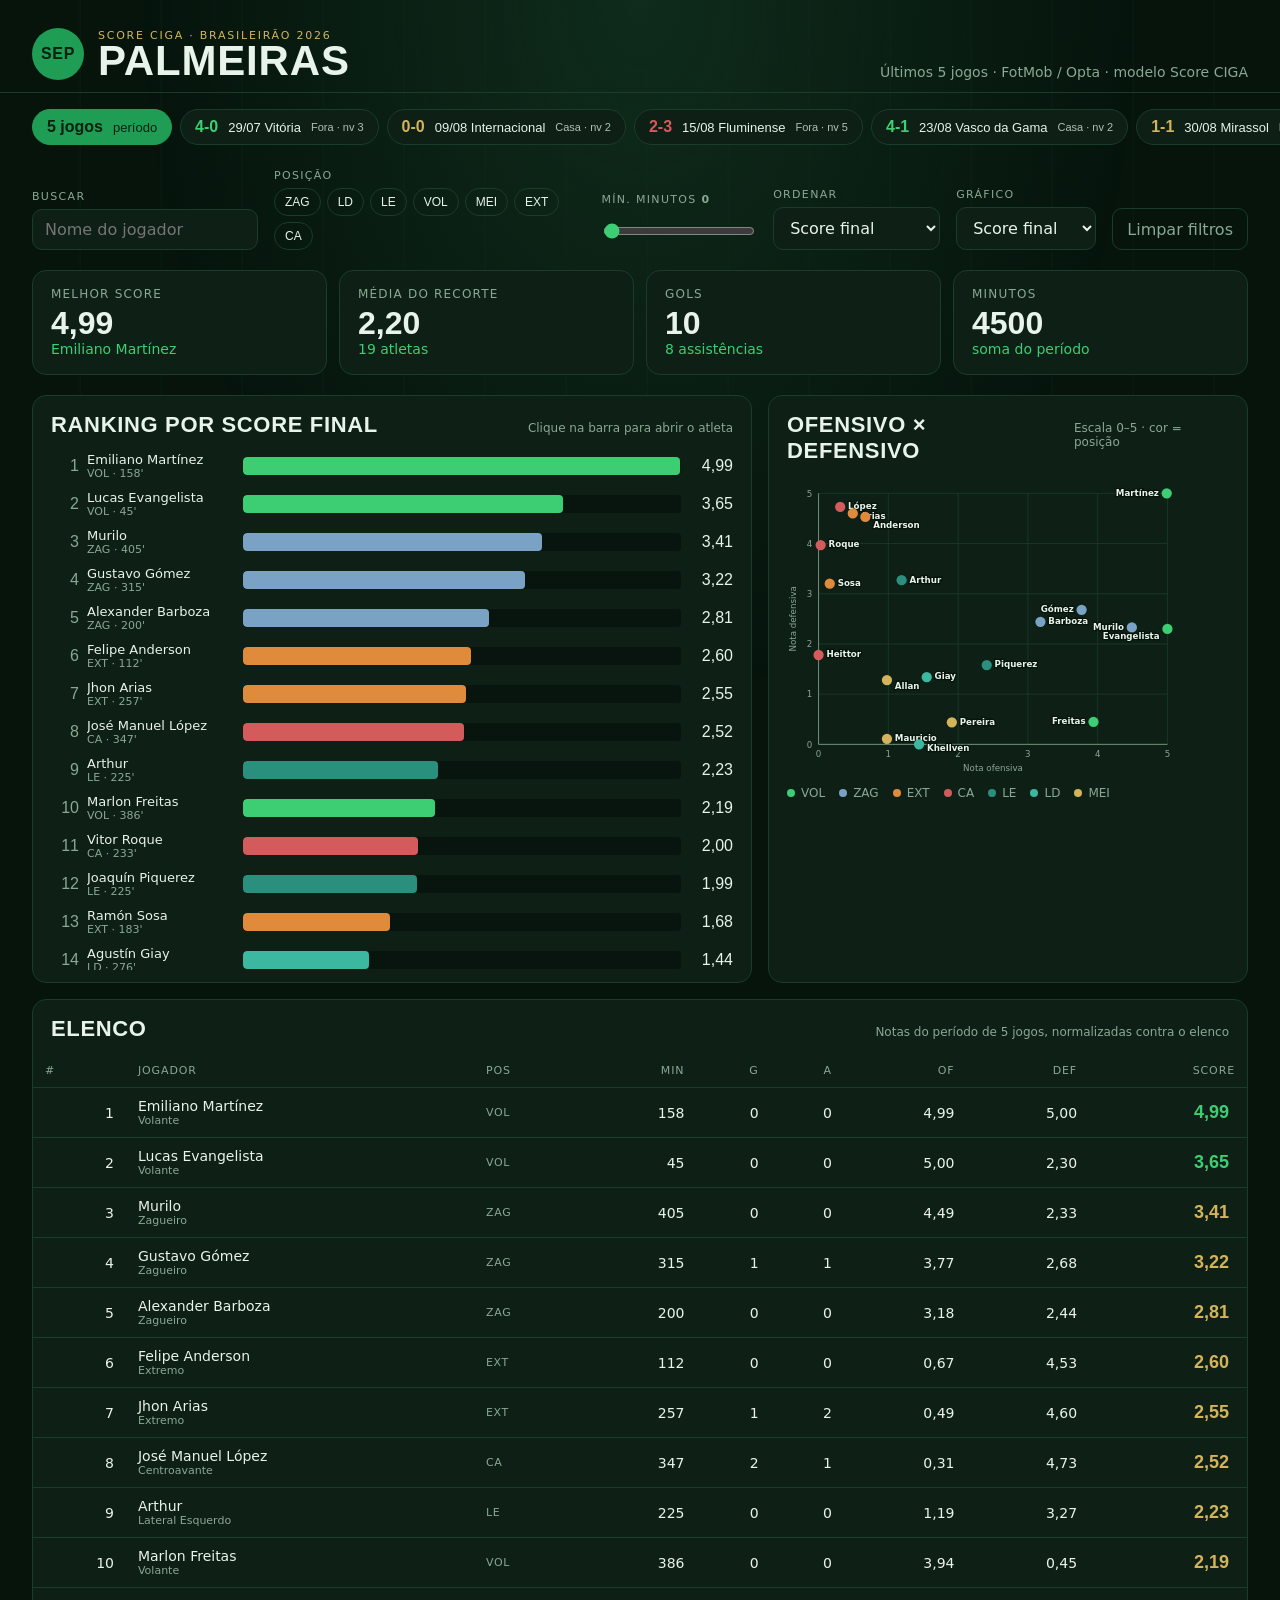
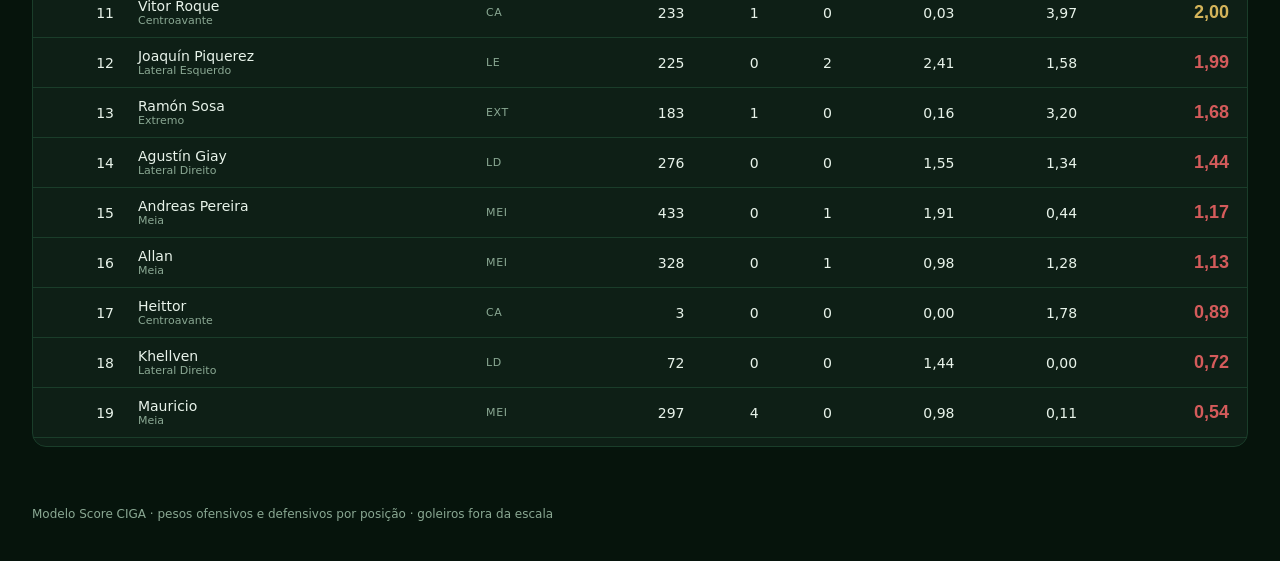
==== palmeiras_scores.html @ 2e483685 "Publica o pipeline de scores do Palmeiras com dashboard para análise de desempenho. EOF  Co-authored" ====
<!DOCTYPE html>
<html lang="pt-BR">
<head>
  <meta charset="UTF-8" />
  <meta name="viewport" content="width=device-width, initial-scale=1" />
  <title>Palmeiras · Score CIGA</title>
  <style>
:root {
  --pitch: #06140c;
  --pitch-2: #0c2216;
  --green: #1f9d55;
  --green-bright: #3dce73;
  --line: #1a3d2a;
  --ink: #e8f3ea;
  --muted: #8aa893;
  --gold: #d4b45a;
  --card: #0e1f16;
  --danger: #d45b5b;
  --radius: 14px;
  --font: "Segoe UI", system-ui, sans-serif;
  --cond: "Arial Narrow", "Segoe UI", sans-serif;
}

* { box-sizing: border-box; }

html, body {
  margin: 0;
  min-height: 100%;
  background: var(--pitch);
  color: var(--ink);
  font-family: var(--font);
}

.pitch {
  position: fixed;
  inset: 0;
  pointer-events: none;
  background:
    radial-gradient(ellipse at top, #0f2c1c 0%, transparent 55%),
    repeating-linear-gradient(
      90deg,
      transparent 0,
      transparent 79px,
      rgba(61, 206, 115, 0.035) 80px,
      rgba(61, 206, 115, 0.035) 81px
    );
  z-index: 0;
}

body > *:not(.pitch) { position: relative; z-index: 1; }

.top {
  display: flex;
  justify-content: space-between;
  align-items: end;
  gap: 24px;
  padding: 28px 32px 12px;
  border-bottom: 1px solid var(--line);
}

.brand { display: flex; gap: 14px; align-items: center; }

.crest {
  width: 52px;
  height: 52px;
  border-radius: 50%;
  display: grid;
  place-items: center;
  font-family: var(--cond);
  font-weight: 800;
  letter-spacing: 0.04em;
  background: var(--green);
  color: #04210f;
}

.kicker {
  margin: 0;
  text-transform: uppercase;
  letter-spacing: 0.16em;
  font-size: 11px;
  color: var(--gold);
}

h1 {
  margin: 0;
  font-family: var(--cond);
  font-size: 42px;
  font-weight: 800;
  line-height: 0.9;
  letter-spacing: 0.02em;
  text-transform: uppercase;
}

.meta { margin: 0; color: var(--muted); font-size: 14px; max-width: 420px; text-align: right; }

.matches {
  display: flex;
  gap: 8px;
  overflow-x: auto;
  padding: 16px 32px;
}

.match {
  flex: 0 0 auto;
  border: 1px solid var(--line);
  background: var(--card);
  color: var(--ink);
  border-radius: 999px;
  padding: 8px 14px;
  cursor: pointer;
  font-size: 13px;
  display: flex;
  gap: 10px;
  align-items: center;
}

.match strong { font-family: var(--cond); font-size: 16px; }

.match.active {
  background: var(--green);
  color: #04210f;
  border-color: var(--green);
}

.match .lvl {
  font-size: 11px;
  opacity: 0.75;
}

.match[data-result="W"] strong { color: var(--green-bright); }
.match.active[data-result="W"] strong,
.match.active[data-result="L"] strong,
.match.active[data-result="D"] strong { color: inherit; }
.match[data-result="L"] strong { color: var(--danger); }
.match[data-result="D"] strong { color: var(--gold); }

.filters {
  display: grid;
  grid-template-columns: 1.4fr 2fr 1fr 0.9fr 0.9fr auto;
  gap: 16px;
  align-items: end;
  padding: 8px 32px 20px;
}

.filters label, .filter-block {
  display: flex;
  flex-direction: column;
  gap: 6px;
}

.filters span {
  font-size: 11px;
  text-transform: uppercase;
  letter-spacing: 0.12em;
  color: var(--muted);
}

input, select {
  background: var(--card);
  border: 1px solid var(--line);
  color: var(--ink);
  border-radius: 10px;
  padding: 10px 12px;
  font: inherit;
}

input[type="range"] { padding: 8px 0; accent-color: var(--green-bright); }

.chips { display: flex; flex-wrap: wrap; gap: 6px; }

.chip {
  border: 1px solid var(--line);
  background: transparent;
  color: var(--ink);
  border-radius: 999px;
  padding: 6px 10px;
  font-size: 12px;
  cursor: pointer;
}

.chip.active { background: var(--ink); color: var(--pitch); }

.ghost {
  height: 42px;
  border-radius: 10px;
  border: 1px solid var(--line);
  background: transparent;
  color: var(--muted);
  cursor: pointer;
  font: inherit;
  padding: 0 14px;
}

.kpis {
  display: grid;
  grid-template-columns: repeat(4, 1fr);
  gap: 12px;
  padding: 0 32px 20px;
}

.kpi {
  background: var(--card);
  border: 1px solid var(--line);
  border-radius: var(--radius);
  padding: 16px 18px;
}

.kpi p { margin: 0; color: var(--muted); font-size: 12px; text-transform: uppercase; letter-spacing: 0.1em; }
.kpi strong {
  display: block;
  margin-top: 6px;
  font-family: var(--cond);
  font-size: 32px;
  font-weight: 700;
  line-height: 1;
}
.kpi em { font-style: normal; color: var(--green-bright); font-size: 14px; }

.charts {
  display: grid;
  grid-template-columns: 1.2fr 0.8fr;
  gap: 16px;
  padding: 0 32px 16px;
}

.panel {
  background: var(--card);
  border: 1px solid var(--line);
  border-radius: var(--radius);
  padding: 16px 18px 12px;
}

.panel-head {
  display: flex;
  justify-content: space-between;
  align-items: baseline;
  gap: 12px;
  margin-bottom: 12px;
}

.panel-head h2, .drawer-sheet h3 {
  margin: 0;
  font-family: var(--cond);
  font-size: 22px;
  letter-spacing: 0.03em;
  text-transform: uppercase;
}

.panel-head p { margin: 0; color: var(--muted); font-size: 12px; }

.bars { display: flex; flex-direction: column; gap: 6px; max-height: 520px; overflow: auto; }

.bar-row {
  display: grid;
  grid-template-columns: 28px 148px 1fr 44px;
  gap: 8px;
  align-items: center;
  cursor: pointer;
  padding: 2px 0;
}

.bar-row:hover .track { outline: 1px solid var(--green); }

.bar-row .rk { color: var(--muted); font-family: var(--cond); font-size: 16px; text-align: right; }
.bar-row .nm { font-size: 13px; white-space: nowrap; overflow: hidden; text-overflow: ellipsis; }
.bar-row .nm small { display: block; color: var(--muted); font-size: 11px; }
.bar-row .val { font-family: var(--cond); font-size: 16px; text-align: right; }

.track {
  height: 18px;
  background: #07150e;
  border-radius: 4px;
  overflow: hidden;
}

.fill {
  height: 100%;
  width: 0;
  border-radius: 4px;
  transition: width 0.35s ease;
}

.scatter-wrap { display: grid; grid-template-columns: 1fr; gap: 10px; }
#scatter { width: 100%; height: auto; }
.axis-label { fill: var(--muted); font-size: 11px; font-family: var(--font); }
.dot-hit { cursor: pointer; }
.dot-hit:hover .dot { stroke: #fff; stroke-width: 2; }
.dot-label {
  fill: var(--ink);
  font-size: 11px;
  font-family: var(--font);
  font-weight: 600;
  paint-order: stroke;
  stroke: #06140c;
  stroke-width: 3px;
  pointer-events: none;
}

.legend { display: flex; flex-direction: row; flex-wrap: wrap; gap: 8px 14px; font-size: 12px; color: var(--muted); }
.legend i {
  display: inline-block;
  width: 8px;
  height: 8px;
  border-radius: 50%;
  margin-right: 6px;
}

.table-panel { margin: 0 32px 40px; padding: 16px 0 8px; }
.table-panel .panel-head { padding: 0 18px; }
.table-scroll { overflow-x: auto; }

table { width: 100%; border-collapse: collapse; font-size: 14px; }
th, td { padding: 10px 12px; border-bottom: 1px solid var(--line); text-align: left; white-space: nowrap; }
th { color: var(--muted); font-size: 11px; text-transform: uppercase; letter-spacing: 0.08em; font-weight: 500; }
.num { text-align: right; font-variant-numeric: tabular-nums; }
tbody tr { cursor: pointer; }
tbody tr:hover { background: #143221; }
.player-cell { display: flex; flex-direction: column; }
.player-cell small { color: var(--muted); font-size: 11px; }

.score-pill {
  display: inline-block;
  min-width: 42px;
  text-align: center;
  font-family: var(--cond);
  font-size: 18px;
  font-weight: 700;
  border-radius: 6px;
  padding: 2px 6px;
}

.pos-tag {
  font-size: 11px;
  letter-spacing: 0.06em;
  text-transform: uppercase;
  color: var(--muted);
}

.drawer[hidden] { display: none; }
.drawer { position: fixed; inset: 0; z-index: 20; }
.drawer-backdrop { position: absolute; inset: 0; background: rgba(0, 0, 0, 0.55); }
.drawer-sheet {
  position: absolute;
  top: 0;
  right: 0;
  width: min(420px, 100%);
  height: 100%;
  background: #0b1c13;
  border-left: 1px solid var(--line);
  padding: 28px 24px 40px;
  overflow: auto;
}

.close {
  position: absolute;
  top: 16px;
  right: 16px;
  width: 36px;
  height: 36px;
  border: 0;
  background: transparent;
  color: var(--ink);
  font-size: 28px;
  cursor: pointer;
}

.drawer-score {
  font-family: var(--cond);
  font-size: 64px;
  font-weight: 800;
  line-height: 1;
  margin: 8px 0 16px;
  color: var(--green-bright);
}

.meters { display: grid; gap: 10px; margin-bottom: 20px; }
.meter-label { display: flex; justify-content: space-between; font-size: 12px; color: var(--muted); margin-bottom: 4px; }
.meter-bar { height: 8px; background: #07150e; border-radius: 99px; overflow: hidden; }
.meter-bar span { display: block; height: 100%; }

.stat-grid {
  display: grid;
  grid-template-columns: 1fr 1fr 1fr;
  gap: 8px;
  margin-bottom: 24px;
}

.stat {
  border: 1px solid var(--line);
  border-radius: 10px;
  padding: 10px;
}
.stat b { display: block; font-family: var(--cond); font-size: 22px; }
.stat span { color: var(--muted); font-size: 11px; }

.game-list { display: flex; flex-direction: column; gap: 8px; }
.game {
  display: grid;
  grid-template-columns: 1fr auto auto;
  gap: 8px;
  align-items: center;
  border: 1px solid var(--line);
  border-radius: 10px;
  padding: 10px 12px;
  font-size: 13px;
}
.game b { font-family: var(--cond); font-size: 18px; }

.tooltip {
  position: fixed;
  z-index: 30;
  background: #04210f;
  border: 1px solid var(--green);
  color: var(--ink);
  padding: 8px 10px;
  border-radius: 8px;
  font-size: 12px;
  pointer-events: none;
}

footer {
  padding: 8px 32px 28px;
  color: var(--muted);
  font-size: 12px;
}

.empty {
  color: var(--muted);
  padding: 24px;
  text-align: center;
}

@media (max-width: 1100px) {
  .filters { grid-template-columns: 1fr 1fr; }
  .charts, .kpis { grid-template-columns: 1fr; }
  .top { flex-direction: column; align-items: start; }
  .meta { text-align: left; }
}

@media (max-width: 640px) {
  .top, .filters, .kpis, .charts, footer { padding-left: 16px; padding-right: 16px; }
  .table-panel { margin-left: 16px; margin-right: 16px; }
  .matches { padding-left: 16px; }
  .bar-row { grid-template-columns: 24px 110px 1fr 36px; }
}

</style>
</head>
<body>
  <div class="pitch" aria-hidden="true"></div>

  <header class="top">
    <div class="brand">
      <span class="crest">SEP</span>
      <div>
        <p class="kicker">Score CIGA · Brasileirão 2026</p>
        <h1>Palmeiras</h1>
      </div>
    </div>
    <p class="meta" id="metaLine"></p>
  </header>

  <section class="matches" id="matchStrip" aria-label="Filtro por jogo"></section>

  <section class="filters" aria-label="Filtros">
    <label class="search">
      <span>Buscar</span>
      <input id="searchInput" type="search" placeholder="Nome do jogador" autocomplete="off" />
    </label>

    <div class="filter-block">
      <span>Posição</span>
      <div class="chips" id="posChips"></div>
    </div>

    <label class="minutes">
      <span>Mín. minutos <strong id="minLabel">0</strong></span>
      <input id="minRange" type="range" min="0" max="450" step="5" value="0" />
    </label>

    <label class="select-wrap">
      <span>Ordenar</span>
      <select id="sortSelect">
        <option value="scoreFinal">Score final</option>
        <option value="notaOfensiva">Nota ofensiva</option>
        <option value="notaDefensiva">Nota defensiva</option>
        <option value="minutos">Minutos</option>
        <option value="Golos">Gols</option>
        <option value="Assistências">Assistências</option>
        <option value="jogador">Nome</option>
      </select>
    </label>

    <label class="select-wrap">
      <span>Gráfico</span>
      <select id="metricSelect">
        <option value="scoreFinal">Score final</option>
        <option value="notaOfensiva">Ofensivo</option>
        <option value="notaDefensiva">Defensivo</option>
      </select>
    </label>

    <button type="button" class="ghost" id="resetBtn">Limpar filtros</button>
  </section>

  <section class="kpis" id="kpis"></section>

  <section class="charts">
    <article class="panel">
      <header class="panel-head">
        <h2 id="barTitle">Ranking por score final</h2>
        <p>Clique na barra para abrir o atleta</p>
      </header>
      <div class="bars" id="bars"></div>
    </article>

    <article class="panel">
      <header class="panel-head">
        <h2>Ofensivo × defensivo</h2>
        <p>Escala 0–5 · cor = posição</p>
      </header>
      <div class="scatter-wrap">
        <svg id="scatter" viewBox="0 0 560 380" role="img" aria-label="Dispersão ofensivo versus defensivo"></svg>
        <div class="legend" id="legend"></div>
      </div>
    </article>
  </section>

  <section class="panel table-panel">
    <header class="panel-head">
      <h2>Elenco</h2>
      <p id="tableHint">Notas do período de 5 jogos, normalizadas contra o elenco</p>
    </header>
    <div class="table-scroll">
      <table>
        <thead>
          <tr>
            <th>#</th>
            <th>Jogador</th>
            <th>Pos</th>
            <th class="num" data-sort="minutos">Min</th>
            <th class="num" data-sort="Golos">G</th>
            <th class="num" data-sort="Assistências">A</th>
            <th class="num" data-sort="notaOfensiva">OF</th>
            <th class="num" data-sort="notaDefensiva">DEF</th>
            <th class="num" data-sort="scoreFinal">Score</th>
          </tr>
        </thead>
        <tbody id="tbody"></tbody>
      </table>
    </div>
  </section>

  <aside class="drawer" id="drawer" hidden>
    <div class="drawer-backdrop" data-close></div>
    <div class="drawer-sheet" role="dialog" aria-modal="true" aria-labelledby="drawerName">
      <button type="button" class="close" data-close aria-label="Fechar">×</button>
      <p class="kicker" id="drawerPos"></p>
      <h2 id="drawerName"></h2>
      <div class="drawer-score" id="drawerScore"></div>
      <div class="meters" id="drawerMeters"></div>
      <div class="stat-grid" id="drawerStats"></div>
      <h3>Por jogo</h3>
      <div class="game-list" id="drawerGames"></div>
    </div>
  </aside>

  <footer>
    <p>Modelo Score CIGA · pesos ofensivos e defensivos por posição · goleiros fora da escala</p>
  </footer>

  <div class="tooltip" id="tooltip" hidden></div>

  <script>
window.DASHBOARD_DATA = {
  "meta": {
    "time": "Palmeiras",
    "competicao": "Brasileirão 2026",
    "janela": "Últimos 5 jogos",
    "fonte": "FotMob / Opta · modelo Score CIGA",
    "escala": "Notas 0–5 normalizadas contra o elenco (sem goleiros)"
  },
  "jogos": [
    {
      "id": "2026-07-29",
      "data": "2026-07-29",
      "adversario": "Vitória",
      "local": "Fora",
      "resultado": "4-0",
      "nivel": 3
    },
    {
      "id": "2026-08-09",
      "data": "2026-08-09",
      "adversario": "Internacional",
      "local": "Casa",
      "resultado": "0-0",
      "nivel": 2
    },
    {
      "id": "2026-08-15",
      "data": "2026-08-15",
      "adversario": "Fluminense",
      "local": "Fora",
      "resultado": "2-3",
      "nivel": 5
    },
    {
      "id": "2026-08-23",
      "data": "2026-08-23",
      "adversario": "Vasco da Gama",
      "local": "Casa",
      "resultado": "4-1",
      "nivel": 2
    },
    {
      "id": "2026-08-30",
      "data": "2026-08-30",
      "adversario": "Mirassol",
      "local": "Fora",
      "resultado": "1-1",
      "nivel": 2
    }
  ],
  "players": [
    {
      "jogador": "Emiliano Martínez",
      "posicao": "Volante",
      "minutos": 158,
      "nivel": 3.0,
      "jogos": 4,
      "notaOfensiva": 4.99,
      "notaDefensiva": 5.0,
      "rankOfensivo": 2,
      "rankDefensivo": 1,
      "scoreFinal": 4.99,
      "scoreOfBruto": 24.76,
      "scoreDefBruto": 7.47,
      "Golos": 0.0,
      "xG": 0.0,
      "Assistências": 0.0,
      "xA": 0.22,
      "Remates": 0.0,
      "Remates no alvo": 0.0,
      "Passes": 124.0,
      "Passes certos": 116.0,
      "Cruzamentos": 3.0,
      "Cruzamentos certos": 0.0,
      "Dribles": 2.0,
      "Dribles certos": 2.0,
      "Duelos": 22.0,
      "Duelos certos": 15.0,
      "Perdas (total)": 9.0,
      "Recuperações (total)": 11.0,
      "Toques na área": 2.0,
      "Cartões amarelos": 0.0,
      "Cartões vermelhos": 0.0,
      "Duelos defensivos": 5.0,
      "Duelos ofensivos": 2.0,
      "Duelos aéreos": 7.0,
      "Remates bloqueados": 2.0,
      "Interceções": 4.0,
      "Alívios (Clearances)": 3.0,
      "Faltas cometidas": 4.0,
      "Faltas sofridas": 2.0,
      "Passes decisivos": 3.0,
      "Segunda assistência": 0.0,
      "Terceira assistência": 0.0,
      "Shot assists": 3.0
    },
    {
      "jogador": "Lucas Evangelista",
      "posicao": "Volante",
      "minutos": 45,
      "nivel": 2.5,
      "jogos": 2,
      "notaOfensiva": 5.0,
      "notaDefensiva": 2.3,
      "rankOfensivo": 1,
      "rankDefensivo": 2,
      "scoreFinal": 3.65,
      "scoreOfBruto": 8.48,
      "scoreDefBruto": 1.5,
      "Golos": 0.0,
      "xG": 0.0,
      "Assistências": 0.0,
      "xA": 0.07,
      "Remates": 0.0,
      "Remates no alvo": 0.0,
      "Passes": 44.0,
      "Passes certos": 39.0,
      "Cruzamentos": 0.0,
      "Cruzamentos certos": 0.0,
      "Dribles": 0.0,
      "Dribles certos": 0.0,
      "Duelos": 4.0,
      "Duelos certos": 3.0,
      "Perdas (total)": 5.0,
      "Recuperações (total)": 5.0,
      "Toques na área": 1.0,
      "Cartões amarelos": 0.0,
      "Cartões vermelhos": 0.0,
      "Duelos defensivos": 0.0,
      "Duelos ofensivos": 0.0,
      "Duelos aéreos": 2.0,
      "Remates bloqueados": 0.0,
      "Interceções": 0.0,
      "Alívios (Clearances)": 0.0,
      "Faltas cometidas": 0.0,
      "Faltas sofridas": 2.0,
      "Passes decisivos": 1.0,
      "Segunda assistência": 0.0,
      "Terceira assistência": 0.0,
      "Shot assists": 1.0
    },
    {
      "jogador": "Murilo",
      "posicao": "Zagueiro",
      "minutos": 405,
      "nivel": 2.8,
      "jogos": 5,
      "notaOfensiva": 4.49,
      "notaDefensiva": 2.33,
      "rankOfensivo": 1,
      "rankDefensivo": 3,
      "scoreFinal": 3.41,
      "scoreOfBruto": 62.08,
      "scoreDefBruto": 12.13,
      "Golos": 0.0,
      "xG": 0.15,
      "Assistências": 0.0,
      "xA": 0.16,
      "Remates": 3.0,
      "Remates no alvo": 1.0,
      "Passes": 271.0,
      "Passes certos": 229.0,
      "Cruzamentos": 2.0,
      "Cruzamentos certos": 0.0,
      "Dribles": 1.0,
      "Dribles certos": 1.0,
      "Duelos": 42.0,
      "Duelos certos": 21.0,
      "Perdas (total)": 43.0,
      "Recuperações (total)": 14.0,
      "Toques na área": 5.0,
      "Cartões amarelos": 1.0,
      "Cartões vermelhos": 0.0,
      "Duelos defensivos": 7.0,
      "Duelos ofensivos": 1.0,
      "Duelos aéreos": 22.0,
      "Remates bloqueados": 2.0,
      "Interceções": 9.0,
      "Alívios (Clearances)": 18.0,
      "Faltas cometidas": 7.0,
      "Faltas sofridas": 1.0,
      "Passes decisivos": 1.0,
      "Segunda assistência": 0.0,
      "Terceira assistência": 0.0,
      "Shot assists": 1.0
    },
    {
      "jogador": "Gustavo Gómez",
      "posicao": "Zagueiro",
      "minutos": 315,
      "nivel": 3.0,
      "jogos": 4,
      "notaOfensiva": 3.77,
      "notaDefensiva": 2.68,
      "rankOfensivo": 2,
      "rankDefensivo": 1,
      "scoreFinal": 3.22,
      "scoreOfBruto": 38.88,
      "scoreDefBruto": 9.61,
      "Golos": 1.0,
      "xG": 0.5,
      "Assistências": 1.0,
      "xA": 0.16,
      "Remates": 4.0,
      "Remates no alvo": 2.0,
      "Passes": 164.0,
      "Passes certos": 145.0,
      "Cruzamentos": 0.0,
      "Cruzamentos certos": 0.0,
      "Dribles": 0.0,
      "Dribles certos": 0.0,
      "Duelos": 28.0,
      "Duelos certos": 14.0,
      "Perdas (total)": 21.0,
      "Recuperações (total)": 11.0,
      "Toques na área": 6.0,
      "Cartões amarelos": 1.0,
      "Cartões vermelhos": 0.0,
      "Duelos defensivos": 4.0,
      "Duelos ofensivos": 0.0,
      "Duelos aéreos": 17.0,
      "Remates bloqueados": 2.0,
      "Interceções": 5.0,
      "Alívios (Clearances)": 18.0,
      "Faltas cometidas": 6.0,
      "Faltas sofridas": 0.0,
      "Passes decisivos": 1.0,
      "Segunda assistência": 0.0,
      "Terceira assistência": 0.0,
      "Shot assists": 1.0
    },
    {
      "jogador": "Alexander Barboza",
      "posicao": "Zagueiro",
      "minutos": 200,
      "nivel": 2.33,
      "jogos": 3,
      "notaOfensiva": 3.18,
      "notaDefensiva": 2.44,
      "rankOfensivo": 3,
      "rankDefensivo": 2,
      "scoreFinal": 2.81,
      "scoreOfBruto": 27.65,
      "scoreDefBruto": 7.39,
      "Golos": 0.0,
      "xG": 0.05,
      "Assistências": 0.0,
      "xA": 0.07,
      "Remates": 1.0,
      "Remates no alvo": 0.0,
      "Passes": 120.0,
      "Passes certos": 101.0,
      "Cruzamentos": 2.0,
      "Cruzamentos certos": 0.0,
      "Dribles": 0.0,
      "Dribles certos": 0.0,
      "Duelos": 29.0,
      "Duelos certos": 15.0,
      "Perdas (total)": 20.0,
      "Recuperações (total)": 3.0,
      "Toques na área": 4.0,
      "Cartões amarelos": 0.0,
      "Cartões vermelhos": 0.0,
      "Duelos defensivos": 7.0,
      "Duelos ofensivos": 0.0,
      "Duelos aéreos": 16.0,
      "Remates bloqueados": 1.0,
      "Interceções": 5.0,
      "Alívios (Clearances)": 8.0,
      "Faltas cometidas": 4.0,
      "Faltas sofridas": 0.0,
      "Passes decisivos": 2.0,
      "Segunda assistência": 0.0,
      "Terceira assistência": 0.0,
      "Shot assists": 2.0
    },
    {
      "jogador": "Felipe Anderson",
      "posicao": "Extremo",
      "minutos": 112,
      "nivel": 2.75,
      "jogos": 4,
      "notaOfensiva": 0.67,
      "notaDefensiva": 4.53,
      "rankOfensivo": 1,
      "rankDefensivo": 2,
      "scoreFinal": 2.6,
      "scoreOfBruto": 4.75,
      "scoreDefBruto": 5.36,
      "Golos": 0.0,
      "xG": 0.04,
      "Assistências": 0.0,
      "xA": 0.06,
      "Remates": 2.0,
      "Remates no alvo": 0.0,
      "Passes": 73.0,
      "Passes certos": 62.0,
      "Cruzamentos": 4.0,
      "Cruzamentos certos": 0.0,
      "Dribles": 7.0,
      "Dribles certos": 4.0,
      "Duelos": 21.0,
      "Duelos certos": 10.0,
      "Perdas (total)": 18.0,
      "Recuperações (total)": 10.0,
      "Toques na área": 1.0,
      "Cartões amarelos": 0.0,
      "Cartões vermelhos": 0.0,
      "Duelos defensivos": 3.0,
      "Duelos ofensivos": 7.0,
      "Duelos aéreos": 1.0,
      "Remates bloqueados": 0.0,
      "Interceções": 2.0,
      "Alívios (Clearances)": 2.0,
      "Faltas cometidas": 1.0,
      "Faltas sofridas": 2.0,
      "Passes decisivos": 0.0,
      "Segunda assistência": 0.0,
      "Terceira assistência": 0.0,
      "Shot assists": 0.0
    },
    {
      "jogador": "Jhon Arias",
      "posicao": "Extremo",
      "minutos": 257,
      "nivel": 3.0,
      "jogos": 4,
      "notaOfensiva": 0.49,
      "notaDefensiva": 4.6,
      "rankOfensivo": 2,
      "rankDefensivo": 1,
      "scoreFinal": 2.55,
      "scoreOfBruto": 8.79,
      "scoreDefBruto": 11.41,
      "Golos": 1.0,
      "xG": 0.52,
      "Assistências": 2.0,
      "xA": 0.26,
      "Remates": 7.0,
      "Remates no alvo": 2.0,
      "Passes": 111.0,
      "Passes certos": 103.0,
      "Cruzamentos": 9.0,
      "Cruzamentos certos": 2.0,
      "Dribles": 9.0,
      "Dribles certos": 2.0,
      "Duelos": 45.0,
      "Duelos certos": 22.0,
      "Perdas (total)": 18.0,
      "Recuperações (total)": 18.0,
      "Toques na área": 8.0,
      "Cartões amarelos": 0.0,
      "Cartões vermelhos": 0.0,
      "Duelos defensivos": 8.0,
      "Duelos ofensivos": 9.0,
      "Duelos aéreos": 3.0,
      "Remates bloqueados": 0.0,
      "Interceções": 0.0,
      "Alívios (Clearances)": 0.0,
      "Faltas cometidas": 7.0,
      "Faltas sofridas": 10.0,
      "Passes decisivos": 3.0,
      "Segunda assistência": 0.0,
      "Terceira assistência": 0.0,
      "Shot assists": 3.0
    },
    {
      "jogador": "José Manuel López",
      "posicao": "Centroavante",
      "minutos": 347,
      "nivel": 2.8,
      "jogos": 5,
      "notaOfensiva": 0.31,
      "notaDefensiva": 4.73,
      "rankOfensivo": 1,
      "rankDefensivo": 1,
      "scoreFinal": 2.52,
      "scoreOfBruto": 10.83,
      "scoreDefBruto": 16.84,
      "Golos": 2.0,
      "xG": 0.52,
      "Assistências": 1.0,
      "xA": 0.49,
      "Remates": 9.0,
      "Remates no alvo": 3.0,
      "Passes": 98.0,
      "Passes certos": 71.0,
      "Cruzamentos": 4.0,
      "Cruzamentos certos": 2.0,
      "Dribles": 14.0,
      "Dribles certos": 8.0,
      "Duelos": 66.0,
      "Duelos certos": 37.0,
      "Perdas (total)": 39.0,
      "Recuperações (total)": 10.0,
      "Toques na área": 25.0,
      "Cartões amarelos": 0.0,
      "Cartões vermelhos": 0.0,
      "Duelos defensivos": 8.0,
      "Duelos ofensivos": 14.0,
      "Duelos aéreos": 24.0,
      "Remates bloqueados": 1.0,
      "Interceções": 0.0,
      "Alívios (Clearances)": 5.0,
      "Faltas cometidas": 3.0,
      "Faltas sofridas": 9.0,
      "Passes decisivos": 5.0,
      "Segunda assistência": 0.0,
      "Terceira assistência": 0.0,
      "Shot assists": 5.0
    },
    {
      "jogador": "Arthur",
      "posicao": "Lateral Esquerdo",
      "minutos": 225,
      "nivel": 3.0,
      "jogos": 3,
      "notaOfensiva": 1.19,
      "notaDefensiva": 3.27,
      "rankOfensivo": 2,
      "rankDefensivo": 1,
      "scoreFinal": 2.23,
      "scoreOfBruto": 11.99,
      "scoreDefBruto": 7.82,
      "Golos": 0.0,
      "xG": 0.02,
      "Assistências": 0.0,
      "xA": 0.08,
      "Remates": 1.0,
      "Remates no alvo": 0.0,
      "Passes": 101.0,
      "Passes certos": 82.0,
      "Cruzamentos": 7.0,
      "Cruzamentos certos": 1.0,
      "Dribles": 3.0,
      "Dribles certos": 1.0,
      "Duelos": 30.0,
      "Duelos certos": 15.0,
      "Perdas (total)": 23.0,
      "Recuperações (total)": 13.0,
      "Toques na área": 2.0,
      "Cartões amarelos": 3.0,
      "Cartões vermelhos": 1.0,
      "Duelos defensivos": 6.0,
      "Duelos ofensivos": 3.0,
      "Duelos aéreos": 7.0,
      "Remates bloqueados": 0.0,
      "Interceções": 6.0,
      "Alívios (Clearances)": 7.0,
      "Faltas cometidas": 5.0,
      "Faltas sofridas": 4.0,
      "Passes decisivos": 1.0,
      "Segunda assistência": 0.0,
      "Terceira assistência": 0.0,
      "Shot assists": 1.0
    },
    {
      "jogador": "Marlon Freitas",
      "posicao": "Volante",
      "minutos": 386,
      "nivel": 2.8,
      "jogos": 5,
      "notaOfensiva": 3.94,
      "notaDefensiva": 0.45,
      "rankOfensivo": 3,
      "rankDefensivo": 3,
      "scoreFinal": 2.19,
      "scoreOfBruto": 52.97,
      "scoreDefBruto": 5.94,
      "Golos": 0.0,
      "xG": 0.32,
      "Assistências": 0.0,
      "xA": 0.27,
      "Remates": 4.0,
      "Remates no alvo": 0.0,
      "Passes": 275.0,
      "Passes certos": 246.0,
      "Cruzamentos": 1.0,
      "Cruzamentos certos": 0.0,
      "Dribles": 2.0,
      "Dribles certos": 2.0,
      "Duelos": 17.0,
      "Duelos certos": 7.0,
      "Perdas (total)": 29.0,
      "Recuperações (total)": 15.0,
      "Toques na área": 2.0,
      "Cartões amarelos": 2.0,
      "Cartões vermelhos": 0.0,
      "Duelos defensivos": 1.0,
      "Duelos ofensivos": 2.0,
      "Duelos aéreos": 9.0,
      "Remates bloqueados": 1.0,
      "Interceções": 6.0,
      "Alívios (Clearances)": 11.0,
      "Faltas cometidas": 4.0,
      "Faltas sofridas": 0.0,
      "Passes decisivos": 6.0,
      "Segunda assistência": 0.0,
      "Terceira assistência": 0.0,
      "Shot assists": 6.0
    },
    {
      "jogador": "Vitor Roque",
      "posicao": "Centroavante",
      "minutos": 233,
      "nivel": 2.8,
      "jogos": 5,
      "notaOfensiva": 0.03,
      "notaDefensiva": 3.97,
      "rankOfensivo": 2,
      "rankDefensivo": 2,
      "scoreFinal": 2.0,
      "scoreOfBruto": 5.36,
      "scoreDefBruto": 9.94,
      "Golos": 1.0,
      "xG": 1.5,
      "Assistências": 0.0,
      "xA": 0.01,
      "Remates": 9.0,
      "Remates no alvo": 4.0,
      "Passes": 39.0,
      "Passes certos": 31.0,
      "Cruzamentos": 2.0,
      "Cruzamentos certos": 0.0,
      "Dribles": 4.0,
      "Dribles certos": 1.0,
      "Duelos": 45.0,
      "Duelos certos": 17.0,
      "Perdas (total)": 16.0,
      "Recuperações (total)": 5.0,
      "Toques na área": 13.0,
      "Cartões amarelos": 0.0,
      "Cartões vermelhos": 0.0,
      "Duelos defensivos": 4.0,
      "Duelos ofensivos": 4.0,
      "Duelos aéreos": 16.0,
      "Remates bloqueados": 0.0,
      "Interceções": 0.0,
      "Alívios (Clearances)": 0.0,
      "Faltas cometidas": 4.0,
      "Faltas sofridas": 10.0,
      "Passes decisivos": 0.0,
      "Segunda assistência": 0.0,
      "Terceira assistência": 0.0,
      "Shot assists": 0.0
    },
    {
      "jogador": "Joaquín Piquerez",
      "posicao": "Lateral Esquerdo",
      "minutos": 225,
      "nivel": 3.33,
      "jogos": 3,
      "notaOfensiva": 2.41,
      "notaDefensiva": 1.58,
      "rankOfensivo": 1,
      "rankDefensivo": 2,
      "scoreFinal": 1.99,
      "scoreOfBruto": 17.5,
      "scoreDefBruto": 4.56,
      "Golos": 0.0,
      "xG": 0.18,
      "Assistências": 2.0,
      "xA": 0.66,
      "Remates": 1.0,
      "Remates no alvo": 0.0,
      "Passes": 134.0,
      "Passes certos": 117.0,
      "Cruzamentos": 7.0,
      "Cruzamentos certos": 4.0,
      "Dribles": 6.0,
      "Dribles certos": 1.0,
      "Duelos": 17.0,
      "Duelos certos": 4.0,
      "Perdas (total)": 23.0,
      "Recuperações (total)": 16.0,
      "Toques na área": 6.0,
      "Cartões amarelos": 1.0,
      "Cartões vermelhos": 0.0,
      "Duelos defensivos": 3.0,
      "Duelos ofensivos": 6.0,
      "Duelos aéreos": 4.0,
      "Remates bloqueados": 0.0,
      "Interceções": 1.0,
      "Alívios (Clearances)": 2.0,
      "Faltas cometidas": 1.0,
      "Faltas sofridas": 0.0,
      "Passes decisivos": 6.0,
      "Segunda assistência": 0.0,
      "Terceira assistência": 0.0,
      "Shot assists": 6.0
    },
    {
      "jogador": "Ramón Sosa",
      "posicao": "Extremo",
      "minutos": 183,
      "nivel": 3.33,
      "jogos": 3,
      "notaOfensiva": 0.16,
      "notaDefensiva": 3.2,
      "rankOfensivo": 3,
      "rankDefensivo": 3,
      "scoreFinal": 1.68,
      "scoreOfBruto": 4.12,
      "scoreDefBruto": 5.64,
      "Golos": 1.0,
      "xG": 0.44,
      "Assistências": 0.0,
      "xA": 0.1,
      "Remates": 6.0,
      "Remates no alvo": 1.0,
      "Passes": 49.0,
      "Passes certos": 39.0,
      "Cruzamentos": 4.0,
      "Cruzamentos certos": 0.0,
      "Dribles": 4.0,
      "Dribles certos": 2.0,
      "Duelos": 22.0,
      "Duelos certos": 15.0,
      "Perdas (total)": 13.0,
      "Recuperações (total)": 6.0,
      "Toques na área": 9.0,
      "Cartões amarelos": 0.0,
      "Cartões vermelhos": 0.0,
      "Duelos defensivos": 1.0,
      "Duelos ofensivos": 4.0,
      "Duelos aéreos": 8.0,
      "Remates bloqueados": 1.0,
      "Interceções": 0.0,
      "Alívios (Clearances)": 0.0,
      "Faltas cometidas": 3.0,
      "Faltas sofridas": 5.0,
      "Passes decisivos": 0.0,
      "Segunda assistência": 0.0,
      "Terceira assistência": 0.0,
      "Shot assists": 0.0
    },
    {
      "jogador": "Agustín Giay",
      "posicao": "Lateral Direito",
      "minutos": 276,
      "nivel": 2.75,
      "jogos": 4,
      "notaOfensiva": 1.55,
      "notaDefensiva": 1.34,
      "rankOfensivo": 1,
      "rankDefensivo": 1,
      "scoreFinal": 1.44,
      "scoreOfBruto": 18.98,
      "scoreDefBruto": 6.26,
      "Golos": 0.0,
      "xG": 0.06,
      "Assistências": 0.0,
      "xA": 0.13,
      "Remates": 2.0,
      "Remates no alvo": 0.0,
      "Passes": 154.0,
      "Passes certos": 132.0,
      "Cruzamentos": 8.0,
      "Cruzamentos certos": 3.0,
      "Dribles": 4.0,
      "Dribles certos": 2.0,
      "Duelos": 28.0,
      "Duelos certos": 19.0,
      "Perdas (total)": 26.0,
      "Recuperações (total)": 10.0,
      "Toques na área": 8.0,
      "Cartões amarelos": 0.0,
      "Cartões vermelhos": 0.0,
      "Duelos defensivos": 5.0,
      "Duelos ofensivos": 4.0,
      "Duelos aéreos": 0.0,
      "Remates bloqueados": 1.0,
      "Interceções": 4.0,
      "Alívios (Clearances)": 3.0,
      "Faltas cometidas": 2.0,
      "Faltas sofridas": 12.0,
      "Passes decisivos": 1.0,
      "Segunda assistência": 0.0,
      "Terceira assistência": 0.0,
      "Shot assists": 1.0
    },
    {
      "jogador": "Andreas Pereira",
      "posicao": "Meia",
      "minutos": 433,
      "nivel": 2.8,
      "jogos": 5,
      "notaOfensiva": 1.91,
      "notaDefensiva": 0.44,
      "rankOfensivo": 1,
      "rankDefensivo": 2,
      "scoreFinal": 1.17,
      "scoreOfBruto": 33.73,
      "scoreDefBruto": 6.63,
      "Golos": 0.0,
      "xG": 0.31,
      "Assistências": 1.0,
      "xA": 1.05,
      "Remates": 8.0,
      "Remates no alvo": 0.0,
      "Passes": 269.0,
      "Passes certos": 231.0,
      "Cruzamentos": 42.0,
      "Cruzamentos certos": 13.0,
      "Dribles": 0.0,
      "Dribles certos": 0.0,
      "Duelos": 28.0,
      "Duelos certos": 13.0,
      "Perdas (total)": 44.0,
      "Recuperações (total)": 17.0,
      "Toques na área": 7.0,
      "Cartões amarelos": 0.0,
      "Cartões vermelhos": 0.0,
      "Duelos defensivos": 6.0,
      "Duelos ofensivos": 0.0,
      "Duelos aéreos": 3.0,
      "Remates bloqueados": 1.0,
      "Interceções": 2.0,
      "Alívios (Clearances)": 5.0,
      "Faltas cometidas": 2.0,
      "Faltas sofridas": 6.0,
      "Passes decisivos": 13.0,
      "Segunda assistência": 0.0,
      "Terceira assistência": 0.0,
      "Shot assists": 13.0
    },
    {
      "jogador": "Allan",
      "posicao": "Meia",
      "minutos": 328,
      "nivel": 3.0,
      "jogos": 4,
      "notaOfensiva": 0.98,
      "notaDefensiva": 1.28,
      "rankOfensivo": 3,
      "rankDefensivo": 1,
      "scoreFinal": 1.13,
      "scoreOfBruto": 15.52,
      "scoreDefBruto": 6.69,
      "Golos": 0.0,
      "xG": 0.45,
      "Assistências": 1.0,
      "xA": 0.3,
      "Remates": 9.0,
      "Remates no alvo": 3.0,
      "Passes": 106.0,
      "Passes certos": 91.0,
      "Cruzamentos": 4.0,
      "Cruzamentos certos": 0.0,
      "Dribles": 15.0,
      "Dribles certos": 9.0,
      "Duelos": 38.0,
      "Duelos certos": 19.0,
      "Perdas (total)": 26.0,
      "Recuperações (total)": 9.0,
      "Toques na área": 8.0,
      "Cartões amarelos": 0.0,
      "Cartões vermelhos": 0.0,
      "Duelos defensivos": 4.0,
      "Duelos ofensivos": 15.0,
      "Duelos aéreos": 1.0,
      "Remates bloqueados": 0.0,
      "Interceções": 0.0,
      "Alívios (Clearances)": 4.0,
      "Faltas cometidas": 6.0,
      "Faltas sofridas": 5.0,
      "Passes decisivos": 6.0,
      "Segunda assistência": 0.0,
      "Terceira assistência": 0.0,
      "Shot assists": 6.0
    },
    {
      "jogador": "Heittor",
      "posicao": "Centroavante",
      "minutos": 3,
      "nivel": 2.0,
      "jogos": 1,
      "notaOfensiva": 0.0,
      "notaDefensiva": 1.78,
      "rankOfensivo": 3,
      "rankDefensivo": 3,
      "scoreFinal": 0.89,
      "scoreOfBruto": 0.62,
      "scoreDefBruto": 0.72,
      "Golos": 0.0,
      "xG": 0.01,
      "Assistências": 0.0,
      "xA": 0.0,
      "Remates": 1.0,
      "Remates no alvo": 0.0,
      "Passes": 5.0,
      "Passes certos": 3.0,
      "Cruzamentos": 0.0,
      "Cruzamentos certos": 0.0,
      "Dribles": 0.0,
      "Dribles certos": 0.0,
      "Duelos": 2.0,
      "Duelos certos": 2.0,
      "Perdas (total)": 2.0,
      "Recuperações (total)": 1.0,
      "Toques na área": 2.0,
      "Cartões amarelos": 0.0,
      "Cartões vermelhos": 0.0,
      "Duelos defensivos": 0.0,
      "Duelos ofensivos": 0.0,
      "Duelos aéreos": 1.0,
      "Remates bloqueados": 0.0,
      "Interceções": 0.0,
      "Alívios (Clearances)": 0.0,
      "Faltas cometidas": 0.0,
      "Faltas sofridas": 1.0,
      "Passes decisivos": 1.0,
      "Segunda assistência": 0.0,
      "Terceira assistência": 0.0,
      "Shot assists": 1.0
    },
    {
      "jogador": "Khellven",
      "posicao": "Lateral Direito",
      "minutos": 72,
      "nivel": 2.33,
      "jogos": 3,
      "notaOfensiva": 1.44,
      "notaDefensiva": 0.0,
      "rankOfensivo": 2,
      "rankDefensivo": 2,
      "scoreFinal": 0.72,
      "scoreOfBruto": 5.54,
      "scoreDefBruto": 1.03,
      "Golos": 0.0,
      "xG": 0.12,
      "Assistências": 0.0,
      "xA": 0.37,
      "Remates": 2.0,
      "Remates no alvo": 0.0,
      "Passes": 44.0,
      "Passes certos": 39.0,
      "Cruzamentos": 2.0,
      "Cruzamentos certos": 0.0,
      "Dribles": 2.0,
      "Dribles certos": 1.0,
      "Duelos": 5.0,
      "Duelos certos": 3.0,
      "Perdas (total)": 7.0,
      "Recuperações (total)": 1.0,
      "Toques na área": 2.0,
      "Cartões amarelos": 0.0,
      "Cartões vermelhos": 0.0,
      "Duelos defensivos": 2.0,
      "Duelos ofensivos": 2.0,
      "Duelos aéreos": 0.0,
      "Remates bloqueados": 0.0,
      "Interceções": 0.0,
      "Alívios (Clearances)": 2.0,
      "Faltas cometidas": 0.0,
      "Faltas sofridas": 0.0,
      "Passes decisivos": 1.0,
      "Segunda assistência": 0.0,
      "Terceira assistência": 0.0,
      "Shot assists": 1.0
    },
    {
      "jogador": "Mauricio",
      "posicao": "Meia",
      "minutos": 297,
      "nivel": 2.8,
      "jogos": 5,
      "notaOfensiva": 0.98,
      "notaDefensiva": 0.11,
      "rankOfensivo": 2,
      "rankDefensivo": 3,
      "scoreFinal": 0.54,
      "scoreOfBruto": 15.07,
      "scoreDefBruto": 3.8,
      "Golos": 4.0,
      "xG": 1.66,
      "Assistências": 0.0,
      "xA": 0.43,
      "Remates": 11.0,
      "Remates no alvo": 6.0,
      "Passes": 116.0,
      "Passes certos": 96.0,
      "Cruzamentos": 6.0,
      "Cruzamentos certos": 1.0,
      "Dribles": 2.0,
      "Dribles certos": 1.0,
      "Duelos": 25.0,
      "Duelos certos": 7.0,
      "Perdas (total)": 25.0,
      "Recuperações (total)": 8.0,
      "Toques na área": 9.0,
      "Cartões amarelos": 1.0,
      "Cartões vermelhos": 0.0,
      "Duelos defensivos": 0.0,
      "Duelos ofensivos": 2.0,
      "Duelos aéreos": 8.0,
      "Remates bloqueados": 0.0,
      "Interceções": 0.0,
      "Alívios (Clearances)": 0.0,
      "Faltas cometidas": 4.0,
      "Faltas sofridas": 5.0,
      "Passes decisivos": 3.0,
      "Segunda assistência": 0.0,
      "Terceira assistência": 0.0,
      "Shot assists": 3.0
    }
  ],
  "performances": [
    {
      "jogador": "Allan",
      "posicao": "Meia",
      "data": "2026-07-29",
      "adversario": "Vitória",
      "local": "Fora",
      "resultado": "4-0",
      "nivel": 3,
      "minutos": 90,
      "scoreOfAjustado": 0.1203,
      "scoreDefAjustado": 0.041,
      "scoreAjustado": 0.0806,
      "Golos": 0.0,
      "xG": 0.07,
      "Assistências": 0.0,
      "xA": 0.16,
      "Remates": 1.0,
      "Remates no alvo": 0.0,
      "Passes": 26.0,
      "Passes certos": 25.0,
      "Cruzamentos": 1.0,
      "Cruzamentos certos": 0.0,
      "Dribles": 1.0,
      "Dribles certos": 1.0,
      "Duelos": 6.0,
      "Duelos certos": 4.0,
      "Perdas (total)": 2.0,
      "Recuperações (total)": 1.0,
      "Toques na área": 3.0,
      "Cartões amarelos": 0.0,
      "Cartões vermelhos": 0.0,
      "Duelos defensivos": 1.0,
      "Duelos ofensivos": 1.0,
      "Duelos aéreos": 0.0,
      "Remates bloqueados": 0.0,
      "Interceções": 0.0,
      "Alívios (Clearances)": 0.0,
      "Faltas cometidas": 1.0,
      "Faltas sofridas": 2.0,
      "Passes decisivos": 1.0,
      "Segunda assistência": 0.0,
      "Terceira assistência": 0.0,
      "Shot assists": 1.0
    },
    {
      "jogador": "Andreas Pereira",
      "posicao": "Meia",
      "data": "2026-07-29",
      "adversario": "Vitória",
      "local": "Fora",
      "resultado": "4-0",
      "nivel": 3,
      "minutos": 90,
      "scoreOfAjustado": 0.214,
      "scoreDefAjustado": 0.06,
      "scoreAjustado": 0.137,
      "Golos": 0.0,
      "xG": 0.09,
      "Assistências": 0.0,
      "xA": 0.17,
      "Remates": 3.0,
      "Remates no alvo": 0.0,
      "Passes": 49.0,
      "Passes certos": 45.0,
      "Cruzamentos": 6.0,
      "Cruzamentos certos": 2.0,
      "Dribles": 0.0,
      "Dribles certos": 0.0,
      "Duelos": 6.0,
      "Duelos certos": 4.0,
      "Perdas (total)": 5.0,
      "Recuperações (total)": 2.0,
      "Toques na área": 1.0,
      "Cartões amarelos": 0.0,
      "Cartões vermelhos": 0.0,
      "Duelos defensivos": 3.0,
      "Duelos ofensivos": 0.0,
      "Duelos aéreos": 0.0,
      "Remates bloqueados": 0.0,
      "Interceções": 1.0,
      "Alívios (Clearances)": 1.0,
      "Faltas cometidas": 0.0,
      "Faltas sofridas": 1.0,
      "Passes decisivos": 3.0,
      "Segunda assistência": 0.0,
      "Terceira assistência": 0.0,
      "Shot assists": 3.0
    },
    {
      "jogador": "Joaquín Piquerez",
      "posicao": "Lateral Esquerdo",
      "data": "2026-07-29",
      "adversario": "Vitória",
      "local": "Fora",
      "resultado": "4-0",
      "nivel": 3,
      "minutos": 90,
      "scoreOfAjustado": 0.2572,
      "scoreDefAjustado": 0.052,
      "scoreAjustado": 0.1546,
      "Golos": 0.0,
      "xG": 0.18,
      "Assistências": 1.0,
      "xA": 0.47,
      "Remates": 1.0,
      "Remates no alvo": 0.0,
      "Passes": 58.0,
      "Passes certos": 54.0,
      "Cruzamentos": 1.0,
      "Cruzamentos certos": 0.0,
      "Dribles": 4.0,
      "Dribles certos": 0.0,
      "Duelos": 10.0,
      "Duelos certos": 0.0,
      "Perdas (total)": 9.0,
      "Recuperações (total)": 4.0,
      "Toques na área": 4.0,
      "Cartões amarelos": 0.0,
      "Cartões vermelhos": 0.0,
      "Duelos defensivos": 0.0,
      "Duelos ofensivos": 4.0,
      "Duelos aéreos": 4.0,
      "Remates bloqueados": 0.0,
      "Interceções": 0.0,
      "Alívios (Clearances)": 1.0,
      "Faltas cometidas": 0.0,
      "Faltas sofridas": 0.0,
      "Passes decisivos": 3.0,
      "Segunda assistência": 0.0,
      "Terceira assistência": 0.0,
      "Shot assists": 3.0
    },
    {
      "jogador": "Murilo",
      "posicao": "Zagueiro",
      "data": "2026-07-29",
      "adversario": "Vitória",
      "local": "Fora",
      "resultado": "4-0",
      "nivel": 3,
      "minutos": 90,
      "scoreOfAjustado": 0.5201,
      "scoreDefAjustado": 0.12,
      "scoreAjustado": 0.3201,
      "Golos": 0.0,
      "xG": 0.0,
      "Assistências": 0.0,
      "xA": 0.09,
      "Remates": 0.0,
      "Remates no alvo": 0.0,
      "Passes": 66.0,
      "Passes certos": 59.0,
      "Cruzamentos": 1.0,
      "Cruzamentos certos": 0.0,
      "Dribles": 0.0,
      "Dribles certos": 0.0,
      "Duelos": 11.0,
      "Duelos certos": 4.0,
      "Perdas (total)": 7.0,
      "Recuperações (total)": 6.0,
      "Toques na área": 0.0,
      "Cartões amarelos": 0.0,
      "Cartões vermelhos": 0.0,
      "Duelos defensivos": 1.0,
      "Duelos ofensivos": 0.0,
      "Duelos aéreos": 7.0,
      "Remates bloqueados": 1.0,
      "Interceções": 0.0,
      "Alívios (Clearances)": 6.0,
      "Faltas cometidas": 2.0,
      "Faltas sofridas": 0.0,
      "Passes decisivos": 1.0,
      "Segunda assistência": 0.0,
      "Terceira assistência": 0.0,
      "Shot assists": 1.0
    },
    {
      "jogador": "Ramón Sosa",
      "posicao": "Extremo",
      "data": "2026-07-29",
      "adversario": "Vitória",
      "local": "Fora",
      "resultado": "4-0",
      "nivel": 3,
      "minutos": 90,
      "scoreOfAjustado": 0.07,
      "scoreDefAjustado": 0.0787,
      "scoreAjustado": 0.0744,
      "Golos": 1.0,
      "xG": 0.33,
      "Assistências": 0.0,
      "xA": 0.07,
      "Remates": 4.0,
      "Remates no alvo": 1.0,
      "Passes": 27.0,
      "Passes certos": 24.0,
      "Cruzamentos": 2.0,
      "Cruzamentos certos": 0.0,
      "Dribles": 1.0,
      "Dribles certos": 0.0,
      "Duelos": 9.0,
      "Duelos certos": 6.0,
      "Perdas (total)": 5.0,
      "Recuperações (total)": 2.0,
      "Toques na área": 3.0,
      "Cartões amarelos": 0.0,
      "Cartões vermelhos": 0.0,
      "Duelos defensivos": 1.0,
      "Duelos ofensivos": 1.0,
      "Duelos aéreos": 3.0,
      "Remates bloqueados": 1.0,
      "Interceções": 0.0,
      "Alívios (Clearances)": 0.0,
      "Faltas cometidas": 1.0,
      "Faltas sofridas": 2.0,
      "Passes decisivos": 0.0,
      "Segunda assistência": 0.0,
      "Terceira assistência": 0.0,
      "Shot assists": 0.0
    },
    {
      "jogador": "Jhon Arias",
      "posicao": "Extremo",
      "data": "2026-07-29",
      "adversario": "Vitória",
      "local": "Fora",
      "resultado": "4-0",
      "nivel": 3,
      "minutos": 74,
      "scoreOfAjustado": 0.1274,
      "scoreDefAjustado": 0.1159,
      "scoreAjustado": 0.1217,
      "Golos": 1.0,
      "xG": 0.4,
      "Assistências": 1.0,
      "xA": 0.16,
      "Remates": 3.0,
      "Remates no alvo": 2.0,
      "Passes": 37.0,
      "Passes certos": 37.0,
      "Cruzamentos": 0.0,
      "Cruzamentos certos": 0.0,
      "Dribles": 3.0,
      "Dribles certos": 1.0,
      "Duelos": 9.0,
      "Duelos certos": 4.0,
      "Perdas (total)": 2.0,
      "Recuperações (total)": 7.0,
      "Toques na área": 4.0,
      "Cartões amarelos": 0.0,
      "Cartões vermelhos": 0.0,
      "Duelos defensivos": 1.0,
      "Duelos ofensivos": 3.0,
      "Duelos aéreos": 0.0,
      "Remates bloqueados": 0.0,
      "Interceções": 0.0,
      "Alívios (Clearances)": 0.0,
      "Faltas cometidas": 1.0,
      "Faltas sofridas": 2.0,
      "Passes decisivos": 1.0,
      "Segunda assistência": 0.0,
      "Terceira assistência": 0.0,
      "Shot assists": 1.0
    },
    {
      "jogador": "Alexander Barboza",
      "posicao": "Zagueiro",
      "data": "2026-07-29",
      "adversario": "Vitória",
      "local": "Fora",
      "resultado": "4-0",
      "nivel": 3,
      "minutos": 65,
      "scoreOfAjustado": 0.3365,
      "scoreDefAjustado": 0.1062,
      "scoreAjustado": 0.2213,
      "Golos": 0.0,
      "xG": 0.0,
      "Assistências": 0.0,
      "xA": 0.01,
      "Remates": 0.0,
      "Remates no alvo": 0.0,
      "Passes": 32.0,
      "Passes certos": 27.0,
      "Cruzamentos": 0.0,
      "Cruzamentos certos": 0.0,
      "Dribles": 0.0,
      "Dribles certos": 0.0,
      "Duelos": 9.0,
      "Duelos certos": 4.0,
      "Perdas (total)": 5.0,
      "Recuperações (total)": 1.0,
      "Toques na área": 1.0,
      "Cartões amarelos": 0.0,
      "Cartões vermelhos": 0.0,
      "Duelos defensivos": 1.0,
      "Duelos ofensivos": 0.0,
      "Duelos aéreos": 6.0,
      "Remates bloqueados": 1.0,
      "Interceções": 0.0,
      "Alívios (Clearances)": 4.0,
      "Faltas cometidas": 2.0,
      "Faltas sofridas": 0.0,
      "Passes decisivos": 0.0,
      "Segunda assistência": 0.0,
      "Terceira assistência": 0.0,
      "Shot assists": 0.0
    },
    {
      "jogador": "Emiliano Martínez",
      "posicao": "Volante",
      "data": "2026-07-29",
      "adversario": "Vitória",
      "local": "Fora",
      "resultado": "4-0",
      "nivel": 3,
      "minutos": 45,
      "scoreOfAjustado": 0.5215,
      "scoreDefAjustado": 0.0573,
      "scoreAjustado": 0.2894,
      "Golos": 0.0,
      "xG": 0.0,
      "Assistências": 0.0,
      "xA": 0.03,
      "Remates": 0.0,
      "Remates no alvo": 0.0,
      "Passes": 39.0,
      "Passes certos": 38.0,
      "Cruzamentos": 0.0,
      "Cruzamentos certos": 0.0,
      "Dribles": 1.0,
      "Dribles certos": 1.0,
      "Duelos": 5.0,
      "Duelos certos": 2.0,
      "Perdas (total)": 2.0,
      "Recuperações (total)": 2.0,
      "Toques na área": 0.0,
      "Cartões amarelos": 0.0,
      "Cartões vermelhos": 0.0,
      "Duelos defensivos": 0.0,
      "Duelos ofensivos": 1.0,
      "Duelos aéreos": 0.0,
      "Remates bloqueados": 0.0,
      "Interceções": 0.0,
      "Alívios (Clearances)": 1.0,
      "Faltas cometidas": 2.0,
      "Faltas sofridas": 1.0,
      "Passes decisivos": 0.0,
      "Segunda assistência": 0.0,
      "Terceira assistência": 0.0,
      "Shot assists": 0.0
    },
    {
      "jogador": "Gustavo Gómez",
      "posicao": "Zagueiro",
      "data": "2026-07-29",
      "adversario": "Vitória",
      "local": "Fora",
      "resultado": "4-0",
      "nivel": 3,
      "minutos": 45,
      "scoreOfAjustado": 0.3467,
      "scoreDefAjustado": 0.0733,
      "scoreAjustado": 0.21,
      "Golos": 0.0,
      "xG": 0.0,
      "Assistências": 0.0,
      "xA": 0.0,
      "Remates": 0.0,
      "Remates no alvo": 0.0,
      "Passes": 22.0,
      "Passes certos": 20.0,
      "Cruzamentos": 0.0,
      "Cruzamentos certos": 0.0,
      "Dribles": 0.0,
      "Dribles certos": 0.0,
      "Duelos": 4.0,
      "Duelos certos": 2.0,
      "Perdas (total)": 4.0,
      "Recuperações (total)": 2.0,
      "Toques na área": 0.0,
      "Cartões amarelos": 0.0,
      "Cartões vermelhos": 0.0,
      "Duelos defensivos": 0.0,
      "Duelos ofensivos": 0.0,
      "Duelos aéreos": 2.0,
      "Remates bloqueados": 0.0,
      "Interceções": 0.0,
      "Alívios (Clearances)": 2.0,
      "Faltas cometidas": 0.0,
      "Faltas sofridas": 0.0,
      "Passes decisivos": 0.0,
      "Segunda assistência": 0.0,
      "Terceira assistência": 0.0,
      "Shot assists": 0.0
    },
    {
      "jogador": "José Manuel López",
      "posicao": "Centroavante",
      "data": "2026-07-29",
      "adversario": "Vitória",
      "local": "Fora",
      "resultado": "4-0",
      "nivel": 3,
      "minutos": 45,
      "scoreOfAjustado": 0.0661,
      "scoreDefAjustado": 0.102,
      "scoreAjustado": 0.0841,
      "Golos": 0.0,
      "xG": 0.0,
      "Assistências": 0.0,
      "xA": 0.04,
      "Remates": 0.0,
      "Remates no alvo": 0.0,
      "Passes": 13.0,
      "Passes certos": 9.0,
      "Cruzamentos": 0.0,
      "Cruzamentos certos": 0.0,
      "Dribles": 1.0,
      "Dribles certos": 0.0,
      "Duelos": 7.0,
      "Duelos certos": 3.0,
      "Perdas (total)": 6.0,
      "Recuperações (total)": 3.0,
      "Toques na área": 2.0,
      "Cartões amarelos": 0.0,
      "Cartões vermelhos": 0.0,
      "Duelos defensivos": 0.0,
      "Duelos ofensivos": 1.0,
      "Duelos aéreos": 1.0,
      "Remates bloqueados": 0.0,
      "Interceções": 0.0,
      "Alívios (Clearances)": 0.0,
      "Faltas cometidas": 1.0,
      "Faltas sofridas": 2.0,
      "Passes decisivos": 0.0,
      "Segunda assistência": 0.0,
      "Terceira assistência": 0.0,
      "Shot assists": 0.0
    },
    {
      "jogador": "Khellven",
      "posicao": "Lateral Direito",
      "data": "2026-07-29",
      "adversario": "Vitória",
      "local": "Fora",
      "resultado": "4-0",
      "nivel": 3,
      "minutos": 45,
      "scoreOfAjustado": 0.248,
      "scoreDefAjustado": 0.0007,
      "scoreAjustado": 0.1243,
      "Golos": 0.0,
      "xG": 0.0,
      "Assistências": 0.0,
      "xA": 0.37,
      "Remates": 0.0,
      "Remates no alvo": 0.0,
      "Passes": 30.0,
      "Passes certos": 28.0,
      "Cruzamentos": 1.0,
      "Cruzamentos certos": 0.0,
      "Dribles": 0.0,
      "Dribles certos": 0.0,
      "Duelos": 0.0,
      "Duelos certos": 0.0,
      "Perdas (total)": 2.0,
      "Recuperações (total)": 0.0,
      "Toques na área": 1.0,
      "Cartões amarelos": 0.0,
      "Cartões vermelhos": 0.0,
      "Duelos defensivos": 0.0,
      "Duelos ofensivos": 0.0,
      "Duelos aéreos": 0.0,
      "Remates bloqueados": 0.0,
      "Interceções": 0.0,
      "Alívios (Clearances)": 1.0,
      "Faltas cometidas": 0.0,
      "Faltas sofridas": 0.0,
      "Passes decisivos": 1.0,
      "Segunda assistência": 0.0,
      "Terceira assistência": 0.0,
      "Shot assists": 1.0
    },
    {
      "jogador": "Marlon Freitas",
      "posicao": "Volante",
      "data": "2026-07-29",
      "adversario": "Vitória",
      "local": "Fora",
      "resultado": "4-0",
      "nivel": 3,
      "minutos": 45,
      "scoreOfAjustado": 0.553,
      "scoreDefAjustado": 0.0433,
      "scoreAjustado": 0.2982,
      "Golos": 0.0,
      "xG": 0.0,
      "Assistências": 0.0,
      "xA": 0.09,
      "Remates": 0.0,
      "Remates no alvo": 0.0,
      "Passes": 43.0,
      "Passes certos": 39.0,
      "Cruzamentos": 0.0,
      "Cruzamentos certos": 0.0,
      "Dribles": 0.0,
      "Dribles certos": 0.0,
      "Duelos": 2.0,
      "Duelos certos": 1.0,
      "Perdas (total)": 4.0,
      "Recuperações (total)": 1.0,
      "Toques na área": 0.0,
      "Cartões amarelos": 1.0,
      "Cartões vermelhos": 0.0,
      "Duelos defensivos": 0.0,
      "Duelos ofensivos": 0.0,
      "Duelos aéreos": 2.0,
      "Remates bloqueados": 0.0,
      "Interceções": 0.0,
      "Alívios (Clearances)": 4.0,
      "Faltas cometidas": 1.0,
      "Faltas sofridas": 0.0,
      "Passes decisivos": 1.0,
      "Segunda assistência": 0.0,
      "Terceira assistência": 0.0,
      "Shot assists": 1.0
    },
    {
      "jogador": "Mauricio",
      "posicao": "Meia",
      "data": "2026-07-29",
      "adversario": "Vitória",
      "local": "Fora",
      "resultado": "4-0",
      "nivel": 3,
      "minutos": 45,
      "scoreOfAjustado": 0.2082,
      "scoreDefAjustado": 0.0187,
      "scoreAjustado": 0.1134,
      "Golos": 1.0,
      "xG": 0.14,
      "Assistências": 0.0,
      "xA": 0.05,
      "Remates": 3.0,
      "Remates no alvo": 2.0,
      "Passes": 23.0,
      "Passes certos": 20.0,
      "Cruzamentos": 0.0,
      "Cruzamentos certos": 0.0,
      "Dribles": 2.0,
      "Dribles certos": 1.0,
      "Duelos": 4.0,
      "Duelos certos": 1.0,
      "Perdas (total)": 4.0,
      "Recuperações (total)": 1.0,
      "Toques na área": 1.0,
      "Cartões amarelos": 1.0,
      "Cartões vermelhos": 0.0,
      "Duelos defensivos": 0.0,
      "Duelos ofensivos": 2.0,
      "Duelos aéreos": 0.0,
      "Remates bloqueados": 0.0,
      "Interceções": 0.0,
      "Alívios (Clearances)": 0.0,
      "Faltas cometidas": 2.0,
      "Faltas sofridas": 0.0,
      "Passes decisivos": 0.0,
      "Segunda assistência": 0.0,
      "Terceira assistência": 0.0,
      "Shot assists": 0.0
    },
    {
      "jogador": "Lucas Evangelista",
      "posicao": "Volante",
      "data": "2026-07-29",
      "adversario": "Vitória",
      "local": "Fora",
      "resultado": "4-0",
      "nivel": 3,
      "minutos": 25,
      "scoreOfAjustado": 0.8081,
      "scoreDefAjustado": 0.1536,
      "scoreAjustado": 0.4809,
      "Golos": 0.0,
      "xG": 0.0,
      "Assistências": 0.0,
      "xA": 0.07,
      "Remates": 0.0,
      "Remates no alvo": 0.0,
      "Passes": 34.0,
      "Passes certos": 32.0,
      "Cruzamentos": 0.0,
      "Cruzamentos certos": 0.0,
      "Dribles": 0.0,
      "Dribles certos": 0.0,
      "Duelos": 2.0,
      "Duelos certos": 1.0,
      "Perdas (total)": 2.0,
      "Recuperações (total)": 5.0,
      "Toques na área": 0.0,
      "Cartões amarelos": 0.0,
      "Cartões vermelhos": 0.0,
      "Duelos defensivos": 0.0,
      "Duelos ofensivos": 0.0,
      "Duelos aéreos": 2.0,
      "Remates bloqueados": 0.0,
      "Interceções": 0.0,
      "Alívios (Clearances)": 0.0,
      "Faltas cometidas": 0.0,
      "Faltas sofridas": 0.0,
      "Passes decisivos": 1.0,
      "Segunda assistência": 0.0,
      "Terceira assistência": 0.0,
      "Shot assists": 1.0
    },
    {
      "jogador": "Vitor Roque",
      "posicao": "Centroavante",
      "data": "2026-07-29",
      "adversario": "Vitória",
      "local": "Fora",
      "resultado": "4-0",
      "nivel": 3,
      "minutos": 16,
      "scoreOfAjustado": 0.0826,
      "scoreDefAjustado": 0.051,
      "scoreAjustado": 0.0668,
      "Golos": 0.0,
      "xG": 0.17,
      "Assistências": 0.0,
      "xA": 0.0,
      "Remates": 1.0,
      "Remates no alvo": 0.0,
      "Passes": 4.0,
      "Passes certos": 3.0,
      "Cruzamentos": 0.0,
      "Cruzamentos certos": 0.0,
      "Dribles": 1.0,
      "Dribles certos": 0.0,
      "Duelos": 4.0,
      "Duelos certos": 0.0,
      "Perdas (total)": 2.0,
      "Recuperações (total)": 0.0,
      "Toques na área": 2.0,
      "Cartões amarelos": 0.0,
      "Cartões vermelhos": 0.0,
      "Duelos defensivos": 0.0,
      "Duelos ofensivos": 1.0,
      "Duelos aéreos": 1.0,
      "Remates bloqueados": 0.0,
      "Interceções": 0.0,
      "Alívios (Clearances)": 0.0,
      "Faltas cometidas": 2.0,
      "Faltas sofridas": 0.0,
      "Passes decisivos": 0.0,
      "Segunda assistência": 0.0,
      "Terceira assistência": 0.0,
      "Shot assists": 0.0
    },
    {
      "jogador": "Alexander Barboza",
      "posicao": "Zagueiro",
      "data": "2026-08-09",
      "adversario": "Internacional",
      "local": "Casa",
      "resultado": "0-0",
      "nivel": 2,
      "minutos": 90,
      "scoreOfAjustado": 0.3147,
      "scoreDefAjustado": 0.0807,
      "scoreAjustado": 0.1977,
      "Golos": 0.0,
      "xG": 0.05,
      "Assistências": 0.0,
      "xA": 0.02,
      "Remates": 1.0,
      "Remates no alvo": 0.0,
      "Passes": 61.0,
      "Passes certos": 52.0,
      "Cruzamentos": 1.0,
      "Cruzamentos certos": 0.0,
      "Dribles": 0.0,
      "Dribles certos": 0.0,
      "Duelos": 14.0,
      "Duelos certos": 8.0,
      "Perdas (total)": 9.0,
      "Recuperações (total)": 1.0,
      "Toques na área": 2.0,
      "Cartões amarelos": 0.0,
      "Cartões vermelhos": 0.0,
      "Duelos defensivos": 4.0,
      "Duelos ofensivos": 0.0,
      "Duelos aéreos": 8.0,
      "Remates bloqueados": 0.0,
      "Interceções": 4.0,
      "Alívios (Clearances)": 2.0,
      "Faltas cometidas": 2.0,
      "Faltas sofridas": 0.0,
      "Passes decisivos": 1.0,
      "Segunda assistência": 0.0,
      "Terceira assistência": 0.0,
      "Shot assists": 1.0
    },
    {
      "jogador": "Andreas Pereira",
      "posicao": "Meia",
      "data": "2026-08-09",
      "adversario": "Internacional",
      "local": "Casa",
      "resultado": "0-0",
      "nivel": 2,
      "minutos": 90,
      "scoreOfAjustado": 0.1973,
      "scoreDefAjustado": 0.0373,
      "scoreAjustado": 0.1173,
      "Golos": 0.0,
      "xG": 0.22,
      "Assistências": 0.0,
      "xA": 0.19,
      "Remates": 5.0,
      "Remates no alvo": 0.0,
      "Passes": 67.0,
      "Passes certos": 59.0,
      "Cruzamentos": 12.0,
      "Cruzamentos certos": 5.0,
      "Dribles": 0.0,
      "Dribles certos": 0.0,
      "Duelos": 9.0,
      "Duelos certos": 4.0,
      "Perdas (total)": 10.0,
      "Recuperações (total)": 3.0,
      "Toques na área": 6.0,
      "Cartões amarelos": 0.0,
      "Cartões vermelhos": 0.0,
      "Duelos defensivos": 0.0,
      "Duelos ofensivos": 0.0,
      "Duelos aéreos": 2.0,
      "Remates bloqueados": 1.0,
      "Interceções": 0.0,
      "Alívios (Clearances)": 1.0,
      "Faltas cometidas": 0.0,
      "Faltas sofridas": 3.0,
      "Passes decisivos": 3.0,
      "Segunda assistência": 0.0,
      "Terceira assistência": 0.0,
      "Shot assists": 3.0
    },
    {
      "jogador": "Jhon Arias",
      "posicao": "Extremo",
      "data": "2026-08-09",
      "adversario": "Internacional",
      "local": "Casa",
      "resultado": "0-0",
      "nivel": 2,
      "minutos": 90,
      "scoreOfAjustado": 0.0704,
      "scoreDefAjustado": 0.1122,
      "scoreAjustado": 0.0913,
      "Golos": 0.0,
      "xG": 0.03,
      "Assistências": 0.0,
      "xA": 0.08,
      "Remates": 1.0,
      "Remates no alvo": 0.0,
      "Passes": 46.0,
      "Passes certos": 39.0,
      "Cruzamentos": 9.0,
      "Cruzamentos certos": 2.0,
      "Dribles": 1.0,
      "Dribles certos": 1.0,
      "Duelos": 14.0,
      "Duelos certos": 11.0,
      "Perdas (total)": 7.0,
      "Recuperações (total)": 8.0,
      "Toques na área": 2.0,
      "Cartões amarelos": 0.0,
      "Cartões vermelhos": 0.0,
      "Duelos defensivos": 4.0,
      "Duelos ofensivos": 1.0,
      "Duelos aéreos": 3.0,
      "Remates bloqueados": 0.0,
      "Interceções": 0.0,
      "Alívios (Clearances)": 0.0,
      "Faltas cometidas": 1.0,
      "Faltas sofridas": 4.0,
      "Passes decisivos": 1.0,
      "Segunda assistência": 0.0,
      "Terceira assistência": 0.0,
      "Shot assists": 1.0
    },
    {
      "jogador": "Joaquín Piquerez",
      "posicao": "Lateral Esquerdo",
      "data": "2026-08-09",
      "adversario": "Internacional",
      "local": "Casa",
      "resultado": "0-0",
      "nivel": 2,
      "minutos": 90,
      "scoreOfAjustado": 0.17,
      "scoreDefAjustado": 0.0302,
      "scoreAjustado": 0.1001,
      "Golos": 0.0,
      "xG": 0.0,
      "Assistências": 0.0,
      "xA": 0.14,
      "Remates": 0.0,
      "Remates no alvo": 0.0,
      "Passes": 61.0,
      "Passes certos": 50.0,
      "Cruzamentos": 5.0,
      "Cruzamentos certos": 3.0,
      "Dribles": 1.0,
      "Dribles certos": 1.0,
      "Duelos": 1.0,
      "Duelos certos": 1.0,
      "Perdas (total)": 11.0,
      "Recuperações (total)": 9.0,
      "Toques na área": 2.0,
      "Cartões amarelos": 0.0,
      "Cartões vermelhos": 0.0,
      "Duelos defensivos": 0.0,
      "Duelos ofensivos": 1.0,
      "Duelos aéreos": 0.0,
      "Remates bloqueados": 0.0,
      "Interceções": 0.0,
      "Alívios (Clearances)": 1.0,
      "Faltas cometidas": 0.0,
      "Faltas sofridas": 0.0,
      "Passes decisivos": 2.0,
      "Segunda assistência": 0.0,
      "Terceira assistência": 0.0,
      "Shot assists": 2.0
    },
    {
      "jogador": "Marlon Freitas",
      "posicao": "Volante",
      "data": "2026-08-09",
      "adversario": "Internacional",
      "local": "Casa",
      "resultado": "0-0",
      "nivel": 2,
      "minutos": 90,
      "scoreOfAjustado": 0.2922,
      "scoreDefAjustado": 0.0207,
      "scoreAjustado": 0.1564,
      "Golos": 0.0,
      "xG": 0.15,
      "Assistências": 0.0,
      "xA": 0.09,
      "Remates": 3.0,
      "Remates no alvo": 0.0,
      "Passes": 70.0,
      "Passes certos": 59.0,
      "Cruzamentos": 0.0,
      "Cruzamentos certos": 0.0,
      "Dribles": 0.0,
      "Dribles certos": 0.0,
      "Duelos": 4.0,
      "Duelos certos": 2.0,
      "Perdas (total)": 11.0,
      "Recuperações (total)": 3.0,
      "Toques na área": 1.0,
      "Cartões amarelos": 0.0,
      "Cartões vermelhos": 0.0,
      "Duelos defensivos": 1.0,
      "Duelos ofensivos": 0.0,
      "Duelos aéreos": 2.0,
      "Remates bloqueados": 0.0,
      "Interceções": 1.0,
      "Alívios (Clearances)": 0.0,
      "Faltas cometidas": 1.0,
      "Faltas sofridas": 0.0,
      "Passes decisivos": 2.0,
      "Segunda assistência": 0.0,
      "Terceira assistência": 0.0,
      "Shot assists": 2.0
    },
    {
      "jogador": "Murilo",
      "posicao": "Zagueiro",
      "data": "2026-08-09",
      "adversario": "Internacional",
      "local": "Casa",
      "resultado": "0-0",
      "nivel": 2,
      "minutos": 90,
      "scoreOfAjustado": 0.3679,
      "scoreDefAjustado": 0.0824,
      "scoreAjustado": 0.2252,
      "Golos": 0.0,
      "xG": 0.05,
      "Assistências": 0.0,
      "xA": 0.05,
      "Remates": 1.0,
      "Remates no alvo": 0.0,
      "Passes": 74.0,
      "Passes certos": 60.0,
      "Cruzamentos": 0.0,
      "Cruzamentos certos": 0.0,
      "Dribles": 0.0,
      "Dribles certos": 0.0,
      "Duelos": 14.0,
      "Duelos certos": 6.0,
      "Perdas (total)": 15.0,
      "Recuperações (total)": 4.0,
      "Toques na área": 3.0,
      "Cartões amarelos": 1.0,
      "Cartões vermelhos": 0.0,
      "Duelos defensivos": 1.0,
      "Duelos ofensivos": 0.0,
      "Duelos aéreos": 9.0,
      "Remates bloqueados": 1.0,
      "Interceções": 5.0,
      "Alívios (Clearances)": 3.0,
      "Faltas cometidas": 2.0,
      "Faltas sofridas": 0.0,
      "Passes decisivos": 0.0,
      "Segunda assistência": 0.0,
      "Terceira assistência": 0.0,
      "Shot assists": 0.0
    },
    {
      "jogador": "Allan",
      "posicao": "Meia",
      "data": "2026-08-09",
      "adversario": "Internacional",
      "local": "Casa",
      "resultado": "0-0",
      "nivel": 2,
      "minutos": 77,
      "scoreOfAjustado": 0.1047,
      "scoreDefAjustado": 0.0314,
      "scoreAjustado": 0.068,
      "Golos": 0.0,
      "xG": 0.24,
      "Assistências": 0.0,
      "xA": 0.06,
      "Remates": 5.0,
      "Remates no alvo": 1.0,
      "Passes": 29.0,
      "Passes certos": 23.0,
      "Cruzamentos": 2.0,
      "Cruzamentos certos": 0.0,
      "Dribles": 2.0,
      "Dribles certos": 1.0,
      "Duelos": 8.0,
      "Duelos certos": 3.0,
      "Perdas (total)": 8.0,
      "Recuperações (total)": 3.0,
      "Toques na área": 2.0,
      "Cartões amarelos": 0.0,
      "Cartões vermelhos": 0.0,
      "Duelos defensivos": 0.0,
      "Duelos ofensivos": 2.0,
      "Duelos aéreos": 0.0,
      "Remates bloqueados": 0.0,
      "Interceções": 0.0,
      "Alívios (Clearances)": 1.0,
      "Faltas cometidas": 1.0,
      "Faltas sofridas": 2.0,
      "Passes decisivos": 2.0,
      "Segunda assistência": 0.0,
      "Terceira assistência": 0.0,
      "Shot assists": 2.0
    },
    {
      "jogador": "Emiliano Martínez",
      "posicao": "Volante",
      "data": "2026-08-09",
      "adversario": "Internacional",
      "local": "Casa",
      "resultado": "0-0",
      "nivel": 2,
      "minutos": 77,
      "scoreOfAjustado": 0.2617,
      "scoreDefAjustado": 0.1239,
      "scoreAjustado": 0.1928,
      "Golos": 0.0,
      "xG": 0.0,
      "Assistências": 0.0,
      "xA": 0.09,
      "Remates": 0.0,
      "Remates no alvo": 0.0,
      "Passes": 51.0,
      "Passes certos": 46.0,
      "Cruzamentos": 3.0,
      "Cruzamentos certos": 0.0,
      "Dribles": 0.0,
      "Dribles certos": 0.0,
      "Duelos": 13.0,
      "Duelos certos": 10.0,
      "Perdas (total)": 5.0,
      "Recuperações (total)": 4.0,
      "Toques na área": 1.0,
      "Cartões amarelos": 0.0,
      "Cartões vermelhos": 0.0,
      "Duelos defensivos": 4.0,
      "Duelos ofensivos": 0.0,
      "Duelos aéreos": 6.0,
      "Remates bloqueados": 1.0,
      "Interceções": 4.0,
      "Alívios (Clearances)": 2.0,
      "Faltas cometidas": 2.0,
      "Faltas sofridas": 1.0,
      "Passes decisivos": 2.0,
      "Segunda assistência": 0.0,
      "Terceira assistência": 0.0,
      "Shot assists": 2.0
    },
    {
      "jogador": "Mauricio",
      "posicao": "Meia",
      "data": "2026-08-09",
      "adversario": "Internacional",
      "local": "Casa",
      "resultado": "0-0",
      "nivel": 2,
      "minutos": 58,
      "scoreOfAjustado": 0.081,
      "scoreDefAjustado": 0.041,
      "scoreAjustado": 0.061,
      "Golos": 0.0,
      "xG": 0.11,
      "Assistências": 0.0,
      "xA": 0.03,
      "Remates": 1.0,
      "Remates no alvo": 1.0,
      "Passes": 18.0,
      "Passes certos": 15.0,
      "Cruzamentos": 0.0,
      "Cruzamentos certos": 0.0,
      "Dribles": 0.0,
      "Dribles certos": 0.0,
      "Duelos": 6.0,
      "Duelos certos": 3.0,
      "Perdas (total)": 3.0,
      "Recuperações (total)": 2.0,
      "Toques na área": 1.0,
      "Cartões amarelos": 0.0,
      "Cartões vermelhos": 0.0,
      "Duelos defensivos": 0.0,
      "Duelos ofensivos": 0.0,
      "Duelos aéreos": 1.0,
      "Remates bloqueados": 0.0,
      "Interceções": 0.0,
      "Alívios (Clearances)": 0.0,
      "Faltas cometidas": 1.0,
      "Faltas sofridas": 3.0,
      "Passes decisivos": 1.0,
      "Segunda assistência": 0.0,
      "Terceira assistência": 0.0,
      "Shot assists": 1.0
    },
    {
      "jogador": "Ramón Sosa",
      "posicao": "Extremo",
      "data": "2026-08-09",
      "adversario": "Internacional",
      "local": "Casa",
      "resultado": "0-0",
      "nivel": 2,
      "minutos": 58,
      "scoreOfAjustado": 0.0331,
      "scoreDefAjustado": 0.0231,
      "scoreAjustado": 0.0281,
      "Golos": 0.0,
      "xG": 0.0,
      "Assistências": 0.0,
      "xA": 0.01,
      "Remates": 0.0,
      "Remates no alvo": 0.0,
      "Passes": 15.0,
      "Passes certos": 10.0,
      "Cruzamentos": 2.0,
      "Cruzamentos certos": 0.0,
      "Dribles": 1.0,
      "Dribles certos": 0.0,
      "Duelos": 4.0,
      "Duelos certos": 2.0,
      "Perdas (total)": 6.0,
      "Recuperações (total)": 1.0,
      "Toques na área": 3.0,
      "Cartões amarelos": 0.0,
      "Cartões vermelhos": 0.0,
      "Duelos defensivos": 0.0,
      "Duelos ofensivos": 1.0,
      "Duelos aéreos": 2.0,
      "Remates bloqueados": 0.0,
      "Interceções": 0.0,
      "Alívios (Clearances)": 0.0,
      "Faltas cometidas": 1.0,
      "Faltas sofridas": 0.0,
      "Passes decisivos": 0.0,
      "Segunda assistência": 0.0,
      "Terceira assistência": 0.0,
      "Shot assists": 0.0
    },
    {
      "jogador": "José Manuel López",
      "posicao": "Centroavante",
      "data": "2026-08-09",
      "adversario": "Internacional",
      "local": "Casa",
      "resultado": "0-0",
      "nivel": 2,
      "minutos": 32,
      "scoreOfAjustado": 0.0605,
      "scoreDefAjustado": 0.1806,
      "scoreAjustado": 0.1205,
      "Golos": 0.0,
      "xG": 0.05,
      "Assistências": 0.0,
      "xA": 0.03,
      "Remates": 2.0,
      "Remates no alvo": 0.0,
      "Passes": 9.0,
      "Passes certos": 5.0,
      "Cruzamentos": 0.0,
      "Cruzamentos certos": 0.0,
      "Dribles": 1.0,
      "Dribles certos": 0.0,
      "Duelos": 11.0,
      "Duelos certos": 6.0,
      "Perdas (total)": 5.0,
      "Recuperações (total)": 0.0,
      "Toques na área": 3.0,
      "Cartões amarelos": 0.0,
      "Cartões vermelhos": 0.0,
      "Duelos defensivos": 1.0,
      "Duelos ofensivos": 1.0,
      "Duelos aéreos": 8.0,
      "Remates bloqueados": 0.0,
      "Interceções": 0.0,
      "Alívios (Clearances)": 0.0,
      "Faltas cometidas": 1.0,
      "Faltas sofridas": 0.0,
      "Passes decisivos": 1.0,
      "Segunda assistência": 0.0,
      "Terceira assistência": 0.0,
      "Shot assists": 1.0
    },
    {
      "jogador": "Vitor Roque",
      "posicao": "Centroavante",
      "data": "2026-08-09",
      "adversario": "Internacional",
      "local": "Casa",
      "resultado": "0-0",
      "nivel": 2,
      "minutos": 32,
      "scoreOfAjustado": 0.0444,
      "scoreDefAjustado": 0.0462,
      "scoreAjustado": 0.0453,
      "Golos": 0.0,
      "xG": 0.17,
      "Assistências": 0.0,
      "xA": 0.01,
      "Remates": 2.0,
      "Remates no alvo": 1.0,
      "Passes": 6.0,
      "Passes certos": 3.0,
      "Cruzamentos": 0.0,
      "Cruzamentos certos": 0.0,
      "Dribles": 0.0,
      "Dribles certos": 0.0,
      "Duelos": 3.0,
      "Duelos certos": 2.0,
      "Perdas (total)": 3.0,
      "Recuperações (total)": 0.0,
      "Toques na área": 2.0,
      "Cartões amarelos": 0.0,
      "Cartões vermelhos": 0.0,
      "Duelos defensivos": 1.0,
      "Duelos ofensivos": 0.0,
      "Duelos aéreos": 1.0,
      "Remates bloqueados": 0.0,
      "Interceções": 0.0,
      "Alívios (Clearances)": 0.0,
      "Faltas cometidas": 0.0,
      "Faltas sofridas": 1.0,
      "Passes decisivos": 0.0,
      "Segunda assistência": 0.0,
      "Terceira assistência": 0.0,
      "Shot assists": 0.0
    },
    {
      "jogador": "Agustín Giay",
      "posicao": "Lateral Direito",
      "data": "2026-08-09",
      "adversario": "Internacional",
      "local": "Casa",
      "resultado": "0-0",
      "nivel": 2,
      "minutos": 13,
      "scoreOfAjustado": 0.2572,
      "scoreDefAjustado": 0.065,
      "scoreAjustado": 0.1611,
      "Golos": 0.0,
      "xG": 0.0,
      "Assistências": 0.0,
      "xA": 0.02,
      "Remates": 0.0,
      "Remates no alvo": 0.0,
      "Passes": 19.0,
      "Passes certos": 16.0,
      "Cruzamentos": 3.0,
      "Cruzamentos certos": 1.0,
      "Dribles": 0.0,
      "Dribles certos": 0.0,
      "Duelos": 1.0,
      "Duelos certos": 1.0,
      "Perdas (total)": 3.0,
      "Recuperações (total)": 2.0,
      "Toques na área": 1.0,
      "Cartões amarelos": 0.0,
      "Cartões vermelhos": 0.0,
      "Duelos defensivos": 0.0,
      "Duelos ofensivos": 0.0,
      "Duelos aéreos": 0.0,
      "Remates bloqueados": 0.0,
      "Interceções": 1.0,
      "Alívios (Clearances)": 1.0,
      "Faltas cometidas": 0.0,
      "Faltas sofridas": 1.0,
      "Passes decisivos": 1.0,
      "Segunda assistência": 0.0,
      "Terceira assistência": 0.0,
      "Shot assists": 1.0
    },
    {
      "jogador": "Felipe Anderson",
      "posicao": "Extremo",
      "data": "2026-08-09",
      "adversario": "Internacional",
      "local": "Casa",
      "resultado": "0-0",
      "nivel": 2,
      "minutos": 13,
      "scoreOfAjustado": 0.0583,
      "scoreDefAjustado": 0.032,
      "scoreAjustado": 0.0452,
      "Golos": 0.0,
      "xG": 0.02,
      "Assistências": 0.0,
      "xA": 0.02,
      "Remates": 1.0,
      "Remates no alvo": 0.0,
      "Passes": 5.0,
      "Passes certos": 5.0,
      "Cruzamentos": 0.0,
      "Cruzamentos certos": 0.0,
      "Dribles": 2.0,
      "Dribles certos": 1.0,
      "Duelos": 3.0,
      "Duelos certos": 1.0,
      "Perdas (total)": 2.0,
      "Recuperações (total)": 0.0,
      "Toques na área": 0.0,
      "Cartões amarelos": 0.0,
      "Cartões vermelhos": 0.0,
      "Duelos defensivos": 0.0,
      "Duelos ofensivos": 2.0,
      "Duelos aéreos": 0.0,
      "Remates bloqueados": 0.0,
      "Interceções": 0.0,
      "Alívios (Clearances)": 0.0,
      "Faltas cometidas": 0.0,
      "Faltas sofridas": 0.0,
      "Passes decisivos": 0.0,
      "Segunda assistência": 0.0,
      "Terceira assistência": 0.0,
      "Shot assists": 0.0
    },
    {
      "jogador": "Agustín Giay",
      "posicao": "Lateral Direito",
      "data": "2026-08-15",
      "adversario": "Fluminense",
      "local": "Fora",
      "resultado": "2-3",
      "nivel": 5,
      "minutos": 90,
      "scoreOfAjustado": 0.2212,
      "scoreDefAjustado": 0.0794,
      "scoreAjustado": 0.1503,
      "Golos": 0.0,
      "xG": 0.0,
      "Assistências": 0.0,
      "xA": 0.02,
      "Remates": 0.0,
      "Remates no alvo": 0.0,
      "Passes": 32.0,
      "Passes certos": 27.0,
      "Cruzamentos": 2.0,
      "Cruzamentos certos": 1.0,
      "Dribles": 1.0,
      "Dribles certos": 0.0,
      "Duelos": 8.0,
      "Duelos certos": 5.0,
      "Perdas (total)": 6.0,
      "Recuperações (total)": 2.0,
      "Toques na área": 2.0,
      "Cartões amarelos": 0.0,
      "Cartões vermelhos": 0.0,
      "Duelos defensivos": 1.0,
      "Duelos ofensivos": 1.0,
      "Duelos aéreos": 0.0,
      "Remates bloqueados": 0.0,
      "Interceções": 0.0,
      "Alívios (Clearances)": 1.0,
      "Faltas cometidas": 0.0,
      "Faltas sofridas": 4.0,
      "Passes decisivos": 0.0,
      "Segunda assistência": 0.0,
      "Terceira assistência": 0.0,
      "Shot assists": 0.0
    },
    {
      "jogador": "Allan",
      "posicao": "Meia",
      "data": "2026-08-15",
      "adversario": "Fluminense",
      "local": "Fora",
      "resultado": "2-3",
      "nivel": 5,
      "minutos": 90,
      "scoreOfAjustado": 0.2095,
      "scoreDefAjustado": 0.1778,
      "scoreAjustado": 0.1937,
      "Golos": 0.0,
      "xG": 0.12,
      "Assistências": 0.0,
      "xA": 0.05,
      "Remates": 2.0,
      "Remates no alvo": 2.0,
      "Passes": 24.0,
      "Passes certos": 18.0,
      "Cruzamentos": 0.0,
      "Cruzamentos certos": 0.0,
      "Dribles": 7.0,
      "Dribles certos": 5.0,
      "Duelos": 14.0,
      "Duelos certos": 9.0,
      "Perdas (total)": 8.0,
      "Recuperações (total)": 4.0,
      "Toques na área": 2.0,
      "Cartões amarelos": 0.0,
      "Cartões vermelhos": 0.0,
      "Duelos defensivos": 2.0,
      "Duelos ofensivos": 7.0,
      "Duelos aéreos": 1.0,
      "Remates bloqueados": 0.0,
      "Interceções": 0.0,
      "Alívios (Clearances)": 3.0,
      "Faltas cometidas": 2.0,
      "Faltas sofridas": 1.0,
      "Passes decisivos": 1.0,
      "Segunda assistência": 0.0,
      "Terceira assistência": 0.0,
      "Shot assists": 1.0
    },
    {
      "jogador": "Gustavo Gómez",
      "posicao": "Zagueiro",
      "data": "2026-08-15",
      "adversario": "Fluminense",
      "local": "Fora",
      "resultado": "2-3",
      "nivel": 5,
      "minutos": 90,
      "scoreOfAjustado": 0.3608,
      "scoreDefAjustado": 0.1906,
      "scoreAjustado": 0.2757,
      "Golos": 1.0,
      "xG": 0.05,
      "Assistências": 0.0,
      "xA": 0.03,
      "Remates": 2.0,
      "Remates no alvo": 1.0,
      "Passes": 29.0,
      "Passes certos": 22.0,
      "Cruzamentos": 0.0,
      "Cruzamentos certos": 0.0,
      "Dribles": 0.0,
      "Dribles certos": 0.0,
      "Duelos": 11.0,
      "Duelos certos": 6.0,
      "Perdas (total)": 7.0,
      "Recuperações (total)": 3.0,
      "Toques na área": 3.0,
      "Cartões amarelos": 1.0,
      "Cartões vermelhos": 0.0,
      "Duelos defensivos": 2.0,
      "Duelos ofensivos": 0.0,
      "Duelos aéreos": 5.0,
      "Remates bloqueados": 0.0,
      "Interceções": 2.0,
      "Alívios (Clearances)": 8.0,
      "Faltas cometidas": 4.0,
      "Faltas sofridas": 0.0,
      "Passes decisivos": 0.0,
      "Segunda assistência": 0.0,
      "Terceira assistência": 0.0,
      "Shot assists": 0.0
    },
    {
      "jogador": "José Manuel López",
      "posicao": "Centroavante",
      "data": "2026-08-15",
      "adversario": "Fluminense",
      "local": "Fora",
      "resultado": "2-3",
      "nivel": 5,
      "minutos": 90,
      "scoreOfAjustado": 0.1855,
      "scoreDefAjustado": 0.2372,
      "scoreAjustado": 0.2113,
      "Golos": 0.0,
      "xG": 0.02,
      "Assistências": 1.0,
      "xA": 0.32,
      "Remates": 1.0,
      "Remates no alvo": 0.0,
      "Passes": 25.0,
      "Passes certos": 19.0,
      "Cruzamentos": 2.0,
      "Cruzamentos certos": 1.0,
      "Dribles": 6.0,
      "Dribles certos": 4.0,
      "Duelos": 16.0,
      "Duelos certos": 11.0,
      "Perdas (total)": 8.0,
      "Recuperações (total)": 1.0,
      "Toques na área": 9.0,
      "Cartões amarelos": 0.0,
      "Cartões vermelhos": 0.0,
      "Duelos defensivos": 2.0,
      "Duelos ofensivos": 6.0,
      "Duelos aéreos": 5.0,
      "Remates bloqueados": 1.0,
      "Interceções": 0.0,
      "Alívios (Clearances)": 3.0,
      "Faltas cometidas": 0.0,
      "Faltas sofridas": 3.0,
      "Passes decisivos": 3.0,
      "Segunda assistência": 0.0,
      "Terceira assistência": 0.0,
      "Shot assists": 3.0
    },
    {
      "jogador": "Marlon Freitas",
      "posicao": "Volante",
      "data": "2026-08-15",
      "adversario": "Fluminense",
      "local": "Fora",
      "resultado": "2-3",
      "nivel": 5,
      "minutos": 90,
      "scoreOfAjustado": 0.6029,
      "scoreDefAjustado": 0.1033,
      "scoreAjustado": 0.3531,
      "Golos": 0.0,
      "xG": 0.0,
      "Assistências": 0.0,
      "xA": 0.03,
      "Remates": 0.0,
      "Remates no alvo": 0.0,
      "Passes": 56.0,
      "Passes certos": 50.0,
      "Cruzamentos": 0.0,
      "Cruzamentos certos": 0.0,
      "Dribles": 2.0,
      "Dribles certos": 2.0,
      "Duelos": 4.0,
      "Duelos certos": 2.0,
      "Perdas (total)": 6.0,
      "Recuperações (total)": 4.0,
      "Toques na área": 0.0,
      "Cartões amarelos": 0.0,
      "Cartões vermelhos": 0.0,
      "Duelos defensivos": 0.0,
      "Duelos ofensivos": 2.0,
      "Duelos aéreos": 0.0,
      "Remates bloqueados": 1.0,
      "Interceções": 4.0,
      "Alívios (Clearances)": 3.0,
      "Faltas cometidas": 1.0,
      "Faltas sofridas": 0.0,
      "Passes decisivos": 1.0,
      "Segunda assistência": 0.0,
      "Terceira assistência": 0.0,
      "Shot assists": 1.0
    },
    {
      "jogador": "Murilo",
      "posicao": "Zagueiro",
      "data": "2026-08-15",
      "adversario": "Fluminense",
      "local": "Fora",
      "resultado": "2-3",
      "nivel": 5,
      "minutos": 90,
      "scoreOfAjustado": 0.2992,
      "scoreDefAjustado": 0.1383,
      "scoreAjustado": 0.2188,
      "Golos": 0.0,
      "xG": 0.1,
      "Assistências": 0.0,
      "xA": 0.01,
      "Remates": 2.0,
      "Remates no alvo": 1.0,
      "Passes": 25.0,
      "Passes certos": 18.0,
      "Cruzamentos": 0.0,
      "Cruzamentos certos": 0.0,
      "Dribles": 0.0,
      "Dribles certos": 0.0,
      "Duelos": 10.0,
      "Duelos certos": 5.0,
      "Perdas (total)": 7.0,
      "Recuperações (total)": 0.0,
      "Toques na área": 2.0,
      "Cartões amarelos": 0.0,
      "Cartões vermelhos": 0.0,
      "Duelos defensivos": 2.0,
      "Duelos ofensivos": 0.0,
      "Duelos aéreos": 5.0,
      "Remates bloqueados": 0.0,
      "Interceções": 3.0,
      "Alívios (Clearances)": 4.0,
      "Faltas cometidas": 2.0,
      "Faltas sofridas": 0.0,
      "Passes decisivos": 0.0,
      "Segunda assistência": 0.0,
      "Terceira assistência": 0.0,
      "Shot assists": 0.0
    },
    {
      "jogador": "Andreas Pereira",
      "posicao": "Meia",
      "data": "2026-08-15",
      "adversario": "Fluminense",
      "local": "Fora",
      "resultado": "2-3",
      "nivel": 5,
      "minutos": 73,
      "scoreOfAjustado": 0.304,
      "scoreDefAjustado": 0.0788,
      "scoreAjustado": 0.1914,
      "Golos": 0.0,
      "xG": 0.0,
      "Assistências": 0.0,
      "xA": 0.43,
      "Remates": 0.0,
      "Remates no alvo": 0.0,
      "Passes": 32.0,
      "Passes certos": 31.0,
      "Cruzamentos": 6.0,
      "Cruzamentos certos": 3.0,
      "Dribles": 0.0,
      "Dribles certos": 0.0,
      "Duelos": 2.0,
      "Duelos certos": 0.0,
      "Perdas (total)": 2.0,
      "Recuperações (total)": 4.0,
      "Toques na área": 0.0,
      "Cartões amarelos": 0.0,
      "Cartões vermelhos": 0.0,
      "Duelos defensivos": 0.0,
      "Duelos ofensivos": 0.0,
      "Duelos aéreos": 0.0,
      "Remates bloqueados": 0.0,
      "Interceções": 1.0,
      "Alívios (Clearances)": 3.0,
      "Faltas cometidas": 0.0,
      "Faltas sofridas": 0.0,
      "Passes decisivos": 3.0,
      "Segunda assistência": 0.0,
      "Terceira assistência": 0.0,
      "Shot assists": 3.0
    },
    {
      "jogador": "Jhon Arias",
      "posicao": "Extremo",
      "data": "2026-08-15",
      "adversario": "Fluminense",
      "local": "Fora",
      "resultado": "2-3",
      "nivel": 5,
      "minutos": 73,
      "scoreOfAjustado": 0.0985,
      "scoreDefAjustado": 0.1644,
      "scoreAjustado": 0.1314,
      "Golos": 0.0,
      "xG": 0.09,
      "Assistências": 0.0,
      "xA": 0.01,
      "Remates": 3.0,
      "Remates no alvo": 0.0,
      "Passes": 13.0,
      "Passes certos": 12.0,
      "Cruzamentos": 0.0,
      "Cruzamentos certos": 0.0,
      "Dribles": 5.0,
      "Dribles certos": 0.0,
      "Duelos": 16.0,
      "Duelos certos": 4.0,
      "Perdas (total)": 7.0,
      "Recuperações (total)": 2.0,
      "Toques na área": 2.0,
      "Cartões amarelos": 0.0,
      "Cartões vermelhos": 0.0,
      "Duelos defensivos": 3.0,
      "Duelos ofensivos": 5.0,
      "Duelos aéreos": 0.0,
      "Remates bloqueados": 0.0,
      "Interceções": 0.0,
      "Alívios (Clearances)": 0.0,
      "Faltas cometidas": 5.0,
      "Faltas sofridas": 1.0,
      "Passes decisivos": 0.0,
      "Segunda assistência": 0.0,
      "Terceira assistência": 0.0,
      "Shot assists": 0.0
    },
    {
      "jogador": "Arthur",
      "posicao": "Lateral Esquerdo",
      "data": "2026-08-15",
      "adversario": "Fluminense",
      "local": "Fora",
      "resultado": "2-3",
      "nivel": 5,
      "minutos": 45,
      "scoreOfAjustado": 0.1791,
      "scoreDefAjustado": 0.1978,
      "scoreAjustado": 0.1884,
      "Golos": 0.0,
      "xG": 0.0,
      "Assistências": 0.0,
      "xA": 0.02,
      "Remates": 0.0,
      "Remates no alvo": 0.0,
      "Passes": 12.0,
      "Passes certos": 10.0,
      "Cruzamentos": 3.0,
      "Cruzamentos certos": 0.0,
      "Dribles": 1.0,
      "Dribles certos": 0.0,
      "Duelos": 6.0,
      "Duelos certos": 4.0,
      "Perdas (total)": 4.0,
      "Recuperações (total)": 2.0,
      "Toques na área": 0.0,
      "Cartões amarelos": 1.0,
      "Cartões vermelhos": 0.0,
      "Duelos defensivos": 3.0,
      "Duelos ofensivos": 1.0,
      "Duelos aéreos": 0.0,
      "Remates bloqueados": 0.0,
      "Interceções": 1.0,
      "Alívios (Clearances)": 2.0,
      "Faltas cometidas": 0.0,
      "Faltas sofridas": 1.0,
      "Passes decisivos": 0.0,
      "Segunda assistência": 0.0,
      "Terceira assistência": 0.0,
      "Shot assists": 0.0
    },
    {
      "jogador": "Joaquín Piquerez",
      "posicao": "Lateral Esquerdo",
      "data": "2026-08-15",
      "adversario": "Fluminense",
      "local": "Fora",
      "resultado": "2-3",
      "nivel": 5,
      "minutos": 45,
      "scoreOfAjustado": 0.2371,
      "scoreDefAjustado": 0.1822,
      "scoreAjustado": 0.2097,
      "Golos": 0.0,
      "xG": 0.0,
      "Assistências": 1.0,
      "xA": 0.05,
      "Remates": 0.0,
      "Remates no alvo": 0.0,
      "Passes": 15.0,
      "Passes certos": 13.0,
      "Cruzamentos": 1.0,
      "Cruzamentos certos": 1.0,
      "Dribles": 1.0,
      "Dribles certos": 0.0,
      "Duelos": 6.0,
      "Duelos certos": 3.0,
      "Perdas (total)": 3.0,
      "Recuperações (total)": 3.0,
      "Toques na área": 0.0,
      "Cartões amarelos": 1.0,
      "Cartões vermelhos": 0.0,
      "Duelos defensivos": 3.0,
      "Duelos ofensivos": 1.0,
      "Duelos aéreos": 0.0,
      "Remates bloqueados": 0.0,
      "Interceções": 1.0,
      "Alívios (Clearances)": 0.0,
      "Faltas cometidas": 1.0,
      "Faltas sofridas": 0.0,
      "Passes decisivos": 1.0,
      "Segunda assistência": 0.0,
      "Terceira assistência": 0.0,
      "Shot assists": 1.0
    },
    {
      "jogador": "Vitor Roque",
      "posicao": "Centroavante",
      "data": "2026-08-15",
      "adversario": "Fluminense",
      "local": "Fora",
      "resultado": "2-3",
      "nivel": 5,
      "minutos": 45,
      "scoreOfAjustado": 0.086,
      "scoreDefAjustado": 0.2033,
      "scoreAjustado": 0.1447,
      "Golos": 0.0,
      "xG": 0.12,
      "Assistências": 0.0,
      "xA": 0.0,
      "Remates": 1.0,
      "Remates no alvo": 1.0,
      "Passes": 7.0,
      "Passes certos": 6.0,
      "Cruzamentos": 0.0,
      "Cruzamentos certos": 0.0,
      "Dribles": 2.0,
      "Dribles certos": 0.0,
      "Duelos": 10.0,
      "Duelos certos": 0.0,
      "Perdas (total)": 5.0,
      "Recuperações (total)": 3.0,
      "Toques na área": 1.0,
      "Cartões amarelos": 0.0,
      "Cartões vermelhos": 0.0,
      "Duelos defensivos": 0.0,
      "Duelos ofensivos": 2.0,
      "Duelos aéreos": 4.0,
      "Remates bloqueados": 0.0,
      "Interceções": 0.0,
      "Alívios (Clearances)": 0.0,
      "Faltas cometidas": 1.0,
      "Faltas sofridas": 0.0,
      "Passes decisivos": 0.0,
      "Segunda assistência": 0.0,
      "Terceira assistência": 0.0,
      "Shot assists": 0.0
    },
    {
      "jogador": "Ramón Sosa",
      "posicao": "Extremo",
      "data": "2026-08-15",
      "adversario": "Fluminense",
      "local": "Fora",
      "resultado": "2-3",
      "nivel": 5,
      "minutos": 35,
      "scoreOfAjustado": 0.1515,
      "scoreDefAjustado": 0.3729,
      "scoreAjustado": 0.2622,
      "Golos": 0.0,
      "xG": 0.11,
      "Assistências": 0.0,
      "xA": 0.02,
      "Remates": 2.0,
      "Remates no alvo": 0.0,
      "Passes": 7.0,
      "Passes certos": 5.0,
      "Cruzamentos": 0.0,
      "Cruzamentos certos": 0.0,
      "Dribles": 2.0,
      "Dribles certos": 2.0,
      "Duelos": 9.0,
      "Duelos certos": 7.0,
      "Perdas (total)": 2.0,
      "Recuperações (total)": 3.0,
      "Toques na área": 3.0,
      "Cartões amarelos": 0.0,
      "Cartões vermelhos": 0.0,
      "Duelos defensivos": 0.0,
      "Duelos ofensivos": 2.0,
      "Duelos aéreos": 3.0,
      "Remates bloqueados": 0.0,
      "Interceções": 0.0,
      "Alívios (Clearances)": 0.0,
      "Faltas cometidas": 1.0,
      "Faltas sofridas": 3.0,
      "Passes decisivos": 0.0,
      "Segunda assistência": 0.0,
      "Terceira assistência": 0.0,
      "Shot assists": 0.0
    },
    {
      "jogador": "Emiliano Martínez",
      "posicao": "Volante",
      "data": "2026-08-15",
      "adversario": "Fluminense",
      "local": "Fora",
      "resultado": "2-3",
      "nivel": 5,
      "minutos": 17,
      "scoreOfAjustado": 0.3215,
      "scoreDefAjustado": 0.1525,
      "scoreAjustado": 0.237,
      "Golos": 0.0,
      "xG": 0.0,
      "Assistências": 0.0,
      "xA": 0.1,
      "Remates": 0.0,
      "Remates no alvo": 0.0,
      "Passes": 6.0,
      "Passes certos": 5.0,
      "Cruzamentos": 0.0,
      "Cruzamentos certos": 0.0,
      "Dribles": 0.0,
      "Dribles certos": 0.0,
      "Duelos": 1.0,
      "Duelos certos": 1.0,
      "Perdas (total)": 1.0,
      "Recuperações (total)": 2.0,
      "Toques na área": 1.0,
      "Cartões amarelos": 0.0,
      "Cartões vermelhos": 0.0,
      "Duelos defensivos": 0.0,
      "Duelos ofensivos": 0.0,
      "Duelos aéreos": 1.0,
      "Remates bloqueados": 0.0,
      "Interceções": 0.0,
      "Alívios (Clearances)": 0.0,
      "Faltas cometidas": 0.0,
      "Faltas sofridas": 0.0,
      "Passes decisivos": 1.0,
      "Segunda assistência": 0.0,
      "Terceira assistência": 0.0,
      "Shot assists": 1.0
    },
    {
      "jogador": "Mauricio",
      "posicao": "Meia",
      "data": "2026-08-15",
      "adversario": "Fluminense",
      "local": "Fora",
      "resultado": "2-3",
      "nivel": 5,
      "minutos": 17,
      "scoreOfAjustado": 0.2975,
      "scoreDefAjustado": 0.1375,
      "scoreAjustado": 0.2175,
      "Golos": 1.0,
      "xG": 0.5,
      "Assistências": 0.0,
      "xA": 0.0,
      "Remates": 2.0,
      "Remates no alvo": 1.0,
      "Passes": 7.0,
      "Passes certos": 6.0,
      "Cruzamentos": 3.0,
      "Cruzamentos certos": 0.0,
      "Dribles": 0.0,
      "Dribles certos": 0.0,
      "Duelos": 2.0,
      "Duelos certos": 1.0,
      "Perdas (total)": 1.0,
      "Recuperações (total)": 1.0,
      "Toques na área": 2.0,
      "Cartões amarelos": 0.0,
      "Cartões vermelhos": 0.0,
      "Duelos defensivos": 0.0,
      "Duelos ofensivos": 0.0,
      "Duelos aéreos": 1.0,
      "Remates bloqueados": 0.0,
      "Interceções": 0.0,
      "Alívios (Clearances)": 0.0,
      "Faltas cometidas": 0.0,
      "Faltas sofridas": 1.0,
      "Passes decisivos": 0.0,
      "Segunda assistência": 0.0,
      "Terceira assistência": 0.0,
      "Shot assists": 0.0
    },
    {
      "jogador": "Felipe Anderson",
      "posicao": "Extremo",
      "data": "2026-08-15",
      "adversario": "Fluminense",
      "local": "Fora",
      "resultado": "2-3",
      "nivel": 5,
      "minutos": 10,
      "scoreOfAjustado": 0.0925,
      "scoreDefAjustado": 0.17,
      "scoreAjustado": 0.1313,
      "Golos": 0.0,
      "xG": 0.0,
      "Assistências": 0.0,
      "xA": 0.0,
      "Remates": 0.0,
      "Remates no alvo": 0.0,
      "Passes": 5.0,
      "Passes certos": 3.0,
      "Cruzamentos": 2.0,
      "Cruzamentos certos": 0.0,
      "Dribles": 1.0,
      "Dribles certos": 0.0,
      "Duelos": 2.0,
      "Duelos certos": 1.0,
      "Perdas (total)": 3.0,
      "Recuperações (total)": 1.0,
      "Toques na área": 0.0,
      "Cartões amarelos": 0.0,
      "Cartões vermelhos": 0.0,
      "Duelos defensivos": 1.0,
      "Duelos ofensivos": 1.0,
      "Duelos aéreos": 0.0,
      "Remates bloqueados": 0.0,
      "Interceções": 1.0,
      "Alívios (Clearances)": 0.0,
      "Faltas cometidas": 0.0,
      "Faltas sofridas": 0.0,
      "Passes decisivos": 0.0,
      "Segunda assistência": 0.0,
      "Terceira assistência": 0.0,
      "Shot assists": 0.0
    },
    {
      "jogador": "Andreas Pereira",
      "posicao": "Meia",
      "data": "2026-08-23",
      "adversario": "Vasco da Gama",
      "local": "Casa",
      "resultado": "4-1",
      "nivel": 2,
      "minutos": 90,
      "scoreOfAjustado": 0.19,
      "scoreDefAjustado": 0.0264,
      "scoreAjustado": 0.1082,
      "Golos": 0.0,
      "xG": 0.0,
      "Assistências": 1.0,
      "xA": 0.21,
      "Remates": 0.0,
      "Remates no alvo": 0.0,
      "Passes": 73.0,
      "Passes certos": 59.0,
      "Cruzamentos": 8.0,
      "Cruzamentos certos": 2.0,
      "Dribles": 0.0,
      "Dribles certos": 0.0,
      "Duelos": 5.0,
      "Duelos certos": 2.0,
      "Perdas (total)": 16.0,
      "Recuperações (total)": 6.0,
      "Toques na área": 0.0,
      "Cartões amarelos": 0.0,
      "Cartões vermelhos": 0.0,
      "Duelos defensivos": 2.0,
      "Duelos ofensivos": 0.0,
      "Duelos aéreos": 0.0,
      "Remates bloqueados": 0.0,
      "Interceções": 0.0,
      "Alívios (Clearances)": 0.0,
      "Faltas cometidas": 0.0,
      "Faltas sofridas": 0.0,
      "Passes decisivos": 3.0,
      "Segunda assistência": 0.0,
      "Terceira assistência": 0.0,
      "Shot assists": 3.0
    },
    {
      "jogador": "Arthur",
      "posicao": "Lateral Esquerdo",
      "data": "2026-08-23",
      "adversario": "Vasco da Gama",
      "local": "Casa",
      "resultado": "4-1",
      "nivel": 2,
      "minutos": 90,
      "scoreOfAjustado": 0.094,
      "scoreDefAjustado": 0.0867,
      "scoreAjustado": 0.0904,
      "Golos": 0.0,
      "xG": 0.0,
      "Assistências": 0.0,
      "xA": 0.02,
      "Remates": 0.0,
      "Remates no alvo": 0.0,
      "Passes": 38.0,
      "Passes certos": 29.0,
      "Cruzamentos": 2.0,
      "Cruzamentos certos": 0.0,
      "Dribles": 1.0,
      "Dribles certos": 0.0,
      "Duelos": 16.0,
      "Duelos certos": 8.0,
      "Perdas (total)": 10.0,
      "Recuperações (total)": 6.0,
      "Toques na área": 1.0,
      "Cartões amarelos": 0.0,
      "Cartões vermelhos": 0.0,
      "Duelos defensivos": 2.0,
      "Duelos ofensivos": 1.0,
      "Duelos aéreos": 7.0,
      "Remates bloqueados": 0.0,
      "Interceções": 1.0,
      "Alívios (Clearances)": 1.0,
      "Faltas cometidas": 2.0,
      "Faltas sofridas": 2.0,
      "Passes decisivos": 0.0,
      "Segunda assistência": 0.0,
      "Terceira assistência": 0.0,
      "Shot assists": 0.0
    },
    {
      "jogador": "Gustavo Gómez",
      "posicao": "Zagueiro",
      "data": "2026-08-23",
      "adversario": "Vasco da Gama",
      "local": "Casa",
      "resultado": "4-1",
      "nivel": 2,
      "minutos": 90,
      "scoreOfAjustado": 0.3489,
      "scoreDefAjustado": 0.0313,
      "scoreAjustado": 0.1901,
      "Golos": 0.0,
      "xG": 0.0,
      "Assistências": 0.0,
      "xA": 0.01,
      "Remates": 0.0,
      "Remates no alvo": 0.0,
      "Passes": 67.0,
      "Passes certos": 60.0,
      "Cruzamentos": 0.0,
      "Cruzamentos certos": 0.0,
      "Dribles": 0.0,
      "Dribles certos": 0.0,
      "Duelos": 2.0,
      "Duelos certos": 1.0,
      "Perdas (total)": 7.0,
      "Recuperações (total)": 3.0,
      "Toques na área": 0.0,
      "Cartões amarelos": 0.0,
      "Cartões vermelhos": 0.0,
      "Duelos defensivos": 0.0,
      "Duelos ofensivos": 0.0,
      "Duelos aéreos": 1.0,
      "Remates bloqueados": 1.0,
      "Interceções": 1.0,
      "Alívios (Clearances)": 5.0,
      "Faltas cometidas": 1.0,
      "Faltas sofridas": 0.0,
      "Passes decisivos": 0.0,
      "Segunda assistência": 0.0,
      "Terceira assistência": 0.0,
      "Shot assists": 0.0
    },
    {
      "jogador": "José Manuel López",
      "posicao": "Centroavante",
      "data": "2026-08-23",
      "adversario": "Vasco da Gama",
      "local": "Casa",
      "resultado": "4-1",
      "nivel": 2,
      "minutos": 90,
      "scoreOfAjustado": 0.0666,
      "scoreDefAjustado": 0.0927,
      "scoreAjustado": 0.0796,
      "Golos": 2.0,
      "xG": 0.28,
      "Assistências": 0.0,
      "xA": 0.04,
      "Remates": 3.0,
      "Remates no alvo": 2.0,
      "Passes": 23.0,
      "Passes certos": 18.0,
      "Cruzamentos": 0.0,
      "Cruzamentos certos": 0.0,
      "Dribles": 5.0,
      "Dribles certos": 3.0,
      "Duelos": 16.0,
      "Duelos certos": 10.0,
      "Perdas (total)": 8.0,
      "Recuperações (total)": 2.0,
      "Toques na área": 5.0,
      "Cartões amarelos": 0.0,
      "Cartões vermelhos": 0.0,
      "Duelos defensivos": 3.0,
      "Duelos ofensivos": 5.0,
      "Duelos aéreos": 4.0,
      "Remates bloqueados": 0.0,
      "Interceções": 0.0,
      "Alívios (Clearances)": 0.0,
      "Faltas cometidas": 0.0,
      "Faltas sofridas": 3.0,
      "Passes decisivos": 0.0,
      "Segunda assistência": 0.0,
      "Terceira assistência": 0.0,
      "Shot assists": 0.0
    },
    {
      "jogador": "Mauricio",
      "posicao": "Meia",
      "data": "2026-08-23",
      "adversario": "Vasco da Gama",
      "local": "Casa",
      "resultado": "4-1",
      "nivel": 2,
      "minutos": 90,
      "scoreOfAjustado": 0.1169,
      "scoreDefAjustado": 0.0416,
      "scoreAjustado": 0.0792,
      "Golos": 1.0,
      "xG": 0.38,
      "Assistências": 0.0,
      "xA": 0.32,
      "Remates": 3.0,
      "Remates no alvo": 1.0,
      "Passes": 42.0,
      "Passes certos": 36.0,
      "Cruzamentos": 0.0,
      "Cruzamentos certos": 0.0,
      "Dribles": 0.0,
      "Dribles certos": 0.0,
      "Duelos": 8.0,
      "Duelos certos": 2.0,
      "Perdas (total)": 7.0,
      "Recuperações (total)": 4.0,
      "Toques na área": 4.0,
      "Cartões amarelos": 0.0,
      "Cartões vermelhos": 0.0,
      "Duelos defensivos": 0.0,
      "Duelos ofensivos": 0.0,
      "Duelos aéreos": 5.0,
      "Remates bloqueados": 0.0,
      "Interceções": 0.0,
      "Alívios (Clearances)": 0.0,
      "Faltas cometidas": 0.0,
      "Faltas sofridas": 1.0,
      "Passes decisivos": 1.0,
      "Segunda assistência": 0.0,
      "Terceira assistência": 0.0,
      "Shot assists": 1.0
    },
    {
      "jogador": "Agustín Giay",
      "posicao": "Lateral Direito",
      "data": "2026-08-23",
      "adversario": "Vasco da Gama",
      "local": "Casa",
      "resultado": "4-1",
      "nivel": 2,
      "minutos": 83,
      "scoreOfAjustado": 0.1658,
      "scoreDefAjustado": 0.0557,
      "scoreAjustado": 0.1107,
      "Golos": 0.0,
      "xG": 0.01,
      "Assistências": 0.0,
      "xA": 0.02,
      "Remates": 1.0,
      "Remates no alvo": 0.0,
      "Passes": 57.0,
      "Passes certos": 53.0,
      "Cruzamentos": 1.0,
      "Cruzamentos certos": 0.0,
      "Dribles": 1.0,
      "Dribles certos": 0.0,
      "Duelos": 8.0,
      "Duelos certos": 5.0,
      "Perdas (total)": 6.0,
      "Recuperações (total)": 4.0,
      "Toques na área": 1.0,
      "Cartões amarelos": 0.0,
      "Cartões vermelhos": 0.0,
      "Duelos defensivos": 1.0,
      "Duelos ofensivos": 1.0,
      "Duelos aéreos": 0.0,
      "Remates bloqueados": 1.0,
      "Interceções": 3.0,
      "Alívios (Clearances)": 1.0,
      "Faltas cometidas": 1.0,
      "Faltas sofridas": 4.0,
      "Passes decisivos": 0.0,
      "Segunda assistência": 0.0,
      "Terceira assistência": 0.0,
      "Shot assists": 0.0
    },
    {
      "jogador": "Allan",
      "posicao": "Meia",
      "data": "2026-08-23",
      "adversario": "Vasco da Gama",
      "local": "Casa",
      "resultado": "4-1",
      "nivel": 2,
      "minutos": 71,
      "scoreOfAjustado": 0.1159,
      "scoreDefAjustado": 0.0296,
      "scoreAjustado": 0.0727,
      "Golos": 0.0,
      "xG": 0.02,
      "Assistências": 1.0,
      "xA": 0.03,
      "Remates": 1.0,
      "Remates no alvo": 0.0,
      "Passes": 27.0,
      "Passes certos": 25.0,
      "Cruzamentos": 1.0,
      "Cruzamentos certos": 0.0,
      "Dribles": 5.0,
      "Dribles certos": 2.0,
      "Duelos": 10.0,
      "Duelos certos": 3.0,
      "Perdas (total)": 8.0,
      "Recuperações (total)": 1.0,
      "Toques na área": 1.0,
      "Cartões amarelos": 0.0,
      "Cartões vermelhos": 0.0,
      "Duelos defensivos": 1.0,
      "Duelos ofensivos": 5.0,
      "Duelos aéreos": 0.0,
      "Remates bloqueados": 0.0,
      "Interceções": 0.0,
      "Alívios (Clearances)": 0.0,
      "Faltas cometidas": 2.0,
      "Faltas sofridas": 0.0,
      "Passes decisivos": 2.0,
      "Segunda assistência": 0.0,
      "Terceira assistência": 0.0,
      "Shot assists": 2.0
    },
    {
      "jogador": "Marlon Freitas",
      "posicao": "Volante",
      "data": "2026-08-23",
      "adversario": "Vasco da Gama",
      "local": "Casa",
      "resultado": "4-1",
      "nivel": 2,
      "minutos": 71,
      "scoreOfAjustado": 0.2451,
      "scoreDefAjustado": 0.0485,
      "scoreAjustado": 0.1468,
      "Golos": 0.0,
      "xG": 0.0,
      "Assistências": 0.0,
      "xA": 0.01,
      "Remates": 0.0,
      "Remates no alvo": 0.0,
      "Passes": 44.0,
      "Passes certos": 43.0,
      "Cruzamentos": 1.0,
      "Cruzamentos certos": 0.0,
      "Dribles": 0.0,
      "Dribles certos": 0.0,
      "Duelos": 5.0,
      "Duelos certos": 1.0,
      "Perdas (total)": 1.0,
      "Recuperações (total)": 4.0,
      "Toques na área": 0.0,
      "Cartões amarelos": 1.0,
      "Cartões vermelhos": 0.0,
      "Duelos defensivos": 0.0,
      "Duelos ofensivos": 0.0,
      "Duelos aéreos": 3.0,
      "Remates bloqueados": 0.0,
      "Interceções": 1.0,
      "Alívios (Clearances)": 2.0,
      "Faltas cometidas": 1.0,
      "Faltas sofridas": 0.0,
      "Passes decisivos": 0.0,
      "Segunda assistência": 0.0,
      "Terceira assistência": 0.0,
      "Shot assists": 0.0
    },
    {
      "jogador": "Vitor Roque",
      "posicao": "Centroavante",
      "data": "2026-08-23",
      "adversario": "Vasco da Gama",
      "local": "Casa",
      "resultado": "4-1",
      "nivel": 2,
      "minutos": 70,
      "scoreOfAjustado": 0.0578,
      "scoreDefAjustado": 0.118,
      "scoreAjustado": 0.0879,
      "Golos": 1.0,
      "xG": 1.03,
      "Assistências": 0.0,
      "xA": 0.0,
      "Remates": 4.0,
      "Remates no alvo": 2.0,
      "Passes": 12.0,
      "Passes certos": 10.0,
      "Cruzamentos": 0.0,
      "Cruzamentos certos": 0.0,
      "Dribles": 0.0,
      "Dribles certos": 0.0,
      "Duelos": 16.0,
      "Duelos certos": 10.0,
      "Perdas (total)": 5.0,
      "Recuperações (total)": 2.0,
      "Toques na área": 4.0,
      "Cartões amarelos": 0.0,
      "Cartões vermelhos": 0.0,
      "Duelos defensivos": 2.0,
      "Duelos ofensivos": 0.0,
      "Duelos aéreos": 4.0,
      "Remates bloqueados": 0.0,
      "Interceções": 0.0,
      "Alívios (Clearances)": 0.0,
      "Faltas cometidas": 1.0,
      "Faltas sofridas": 6.0,
      "Passes decisivos": 0.0,
      "Segunda assistência": 0.0,
      "Terceira assistência": 0.0,
      "Shot assists": 0.0
    },
    {
      "jogador": "Alexander Barboza",
      "posicao": "Zagueiro",
      "data": "2026-08-23",
      "adversario": "Vasco da Gama",
      "local": "Casa",
      "resultado": "4-1",
      "nivel": 2,
      "minutos": 45,
      "scoreOfAjustado": 0.2752,
      "scoreDefAjustado": 0.0649,
      "scoreAjustado": 0.17,
      "Golos": 0.0,
      "xG": 0.0,
      "Assistências": 0.0,
      "xA": 0.04,
      "Remates": 0.0,
      "Remates no alvo": 0.0,
      "Passes": 27.0,
      "Passes certos": 22.0,
      "Cruzamentos": 1.0,
      "Cruzamentos certos": 0.0,
      "Dribles": 0.0,
      "Dribles certos": 0.0,
      "Duelos": 6.0,
      "Duelos certos": 3.0,
      "Perdas (total)": 6.0,
      "Recuperações (total)": 1.0,
      "Toques na área": 1.0,
      "Cartões amarelos": 0.0,
      "Cartões vermelhos": 0.0,
      "Duelos defensivos": 2.0,
      "Duelos ofensivos": 0.0,
      "Duelos aéreos": 2.0,
      "Remates bloqueados": 0.0,
      "Interceções": 1.0,
      "Alívios (Clearances)": 2.0,
      "Faltas cometidas": 0.0,
      "Faltas sofridas": 0.0,
      "Passes decisivos": 1.0,
      "Segunda assistência": 0.0,
      "Terceira assistência": 0.0,
      "Shot assists": 1.0
    },
    {
      "jogador": "Murilo",
      "posicao": "Zagueiro",
      "data": "2026-08-23",
      "adversario": "Vasco da Gama",
      "local": "Casa",
      "resultado": "4-1",
      "nivel": 2,
      "minutos": 45,
      "scoreOfAjustado": 0.4018,
      "scoreDefAjustado": 0.056,
      "scoreAjustado": 0.2289,
      "Golos": 0.0,
      "xG": 0.0,
      "Assistências": 0.0,
      "xA": 0.0,
      "Remates": 0.0,
      "Remates no alvo": 0.0,
      "Passes": 38.0,
      "Passes certos": 34.0,
      "Cruzamentos": 1.0,
      "Cruzamentos certos": 0.0,
      "Dribles": 1.0,
      "Dribles certos": 1.0,
      "Duelos": 4.0,
      "Duelos certos": 4.0,
      "Perdas (total)": 4.0,
      "Recuperações (total)": 3.0,
      "Toques na área": 0.0,
      "Cartões amarelos": 0.0,
      "Cartões vermelhos": 0.0,
      "Duelos defensivos": 2.0,
      "Duelos ofensivos": 1.0,
      "Duelos aéreos": 0.0,
      "Remates bloqueados": 0.0,
      "Interceções": 0.0,
      "Alívios (Clearances)": 0.0,
      "Faltas cometidas": 0.0,
      "Faltas sofridas": 1.0,
      "Passes decisivos": 0.0,
      "Segunda assistência": 0.0,
      "Terceira assistência": 0.0,
      "Shot assists": 0.0
    },
    {
      "jogador": "Jhon Arias",
      "posicao": "Extremo",
      "data": "2026-08-23",
      "adversario": "Vasco da Gama",
      "local": "Casa",
      "resultado": "4-1",
      "nivel": 2,
      "minutos": 20,
      "scoreOfAjustado": 0.1041,
      "scoreDefAjustado": 0.11,
      "scoreAjustado": 0.107,
      "Golos": 0.0,
      "xG": 0.0,
      "Assistências": 1.0,
      "xA": 0.01,
      "Remates": 0.0,
      "Remates no alvo": 0.0,
      "Passes": 15.0,
      "Passes certos": 15.0,
      "Cruzamentos": 0.0,
      "Cruzamentos certos": 0.0,
      "Dribles": 0.0,
      "Dribles certos": 0.0,
      "Duelos": 6.0,
      "Duelos certos": 3.0,
      "Perdas (total)": 2.0,
      "Recuperações (total)": 1.0,
      "Toques na área": 0.0,
      "Cartões amarelos": 0.0,
      "Cartões vermelhos": 0.0,
      "Duelos defensivos": 0.0,
      "Duelos ofensivos": 0.0,
      "Duelos aéreos": 0.0,
      "Remates bloqueados": 0.0,
      "Interceções": 0.0,
      "Alívios (Clearances)": 0.0,
      "Faltas cometidas": 0.0,
      "Faltas sofridas": 3.0,
      "Passes decisivos": 1.0,
      "Segunda assistência": 0.0,
      "Terceira assistência": 0.0,
      "Shot assists": 1.0
    },
    {
      "jogador": "Emiliano Martínez",
      "posicao": "Volante",
      "data": "2026-08-23",
      "adversario": "Vasco da Gama",
      "local": "Casa",
      "resultado": "4-1",
      "nivel": 2,
      "minutos": 19,
      "scoreOfAjustado": 0.558,
      "scoreDefAjustado": 0.123,
      "scoreAjustado": 0.3405,
      "Golos": 0.0,
      "xG": 0.0,
      "Assistências": 0.0,
      "xA": 0.0,
      "Remates": 0.0,
      "Remates no alvo": 0.0,
      "Passes": 28.0,
      "Passes certos": 27.0,
      "Cruzamentos": 0.0,
      "Cruzamentos certos": 0.0,
      "Dribles": 1.0,
      "Dribles certos": 1.0,
      "Duelos": 3.0,
      "Duelos certos": 2.0,
      "Perdas (total)": 1.0,
      "Recuperações (total)": 3.0,
      "Toques na área": 0.0,
      "Cartões amarelos": 0.0,
      "Cartões vermelhos": 0.0,
      "Duelos defensivos": 1.0,
      "Duelos ofensivos": 1.0,
      "Duelos aéreos": 0.0,
      "Remates bloqueados": 1.0,
      "Interceções": 0.0,
      "Alívios (Clearances)": 0.0,
      "Faltas cometidas": 0.0,
      "Faltas sofridas": 0.0,
      "Passes decisivos": 0.0,
      "Segunda assistência": 0.0,
      "Terceira assistência": 0.0,
      "Shot assists": 0.0
    },
    {
      "jogador": "Felipe Anderson",
      "posicao": "Extremo",
      "data": "2026-08-23",
      "adversario": "Vasco da Gama",
      "local": "Casa",
      "resultado": "4-1",
      "nivel": 2,
      "minutos": 19,
      "scoreOfAjustado": 0.1573,
      "scoreDefAjustado": 0.085,
      "scoreAjustado": 0.1212,
      "Golos": 0.0,
      "xG": 0.02,
      "Assistências": 0.0,
      "xA": 0.02,
      "Remates": 1.0,
      "Remates no alvo": 0.0,
      "Passes": 26.0,
      "Passes certos": 26.0,
      "Cruzamentos": 1.0,
      "Cruzamentos certos": 0.0,
      "Dribles": 1.0,
      "Dribles certos": 1.0,
      "Duelos": 2.0,
      "Duelos certos": 2.0,
      "Perdas (total)": 0.0,
      "Recuperações (total)": 1.0,
      "Toques na área": 0.0,
      "Cartões amarelos": 0.0,
      "Cartões vermelhos": 0.0,
      "Duelos defensivos": 1.0,
      "Duelos ofensivos": 1.0,
      "Duelos aéreos": 0.0,
      "Remates bloqueados": 0.0,
      "Interceções": 0.0,
      "Alívios (Clearances)": 0.0,
      "Faltas cometidas": 0.0,
      "Faltas sofridas": 0.0,
      "Passes decisivos": 0.0,
      "Segunda assistência": 0.0,
      "Terceira assistência": 0.0,
      "Shot assists": 0.0
    },
    {
      "jogador": "Khellven",
      "posicao": "Lateral Direito",
      "data": "2026-08-23",
      "adversario": "Vasco da Gama",
      "local": "Casa",
      "resultado": "4-1",
      "nivel": 2,
      "minutos": 7,
      "scoreOfAjustado": 0.065,
      "scoreDefAjustado": 0.045,
      "scoreAjustado": 0.055,
      "Golos": 0.0,
      "xG": 0.0,
      "Assistências": 0.0,
      "xA": 0.0,
      "Remates": 0.0,
      "Remates no alvo": 0.0,
      "Passes": 6.0,
      "Passes certos": 4.0,
      "Cruzamentos": 0.0,
      "Cruzamentos certos": 0.0,
      "Dribles": 1.0,
      "Dribles certos": 0.0,
      "Duelos": 3.0,
      "Duelos certos": 1.0,
      "Perdas (total)": 4.0,
      "Recuperações (total)": 1.0,
      "Toques na área": 0.0,
      "Cartões amarelos": 0.0,
      "Cartões vermelhos": 0.0,
      "Duelos defensivos": 1.0,
      "Duelos ofensivos": 1.0,
      "Duelos aéreos": 0.0,
      "Remates bloqueados": 0.0,
      "Interceções": 0.0,
      "Alívios (Clearances)": 0.0,
      "Faltas cometidas": 0.0,
      "Faltas sofridas": 0.0,
      "Passes decisivos": 0.0,
      "Segunda assistência": 0.0,
      "Terceira assistência": 0.0,
      "Shot assists": 0.0
    },
    {
      "jogador": "Agustín Giay",
      "posicao": "Lateral Direito",
      "data": "2026-08-30",
      "adversario": "Mirassol",
      "local": "Fora",
      "resultado": "1-1",
      "nivel": 2,
      "minutos": 90,
      "scoreOfAjustado": 0.1233,
      "scoreDefAjustado": 0.0416,
      "scoreAjustado": 0.0824,
      "Golos": 0.0,
      "xG": 0.05,
      "Assistências": 0.0,
      "xA": 0.07,
      "Remates": 1.0,
      "Remates no alvo": 0.0,
      "Passes": 46.0,
      "Passes certos": 36.0,
      "Cruzamentos": 2.0,
      "Cruzamentos certos": 1.0,
      "Dribles": 2.0,
      "Dribles certos": 2.0,
      "Duelos": 11.0,
      "Duelos certos": 8.0,
      "Perdas (total)": 11.0,
      "Recuperações (total)": 2.0,
      "Toques na área": 4.0,
      "Cartões amarelos": 0.0,
      "Cartões vermelhos": 0.0,
      "Duelos defensivos": 3.0,
      "Duelos ofensivos": 2.0,
      "Duelos aéreos": 0.0,
      "Remates bloqueados": 0.0,
      "Interceções": 0.0,
      "Alívios (Clearances)": 0.0,
      "Faltas cometidas": 1.0,
      "Faltas sofridas": 3.0,
      "Passes decisivos": 0.0,
      "Segunda assistência": 0.0,
      "Terceira assistência": 0.0,
      "Shot assists": 0.0
    },
    {
      "jogador": "Andreas Pereira",
      "posicao": "Meia",
      "data": "2026-08-30",
      "adversario": "Mirassol",
      "local": "Fora",
      "resultado": "1-1",
      "nivel": 2,
      "minutos": 90,
      "scoreOfAjustado": 0.121,
      "scoreDefAjustado": 0.018,
      "scoreAjustado": 0.0695,
      "Golos": 0.0,
      "xG": 0.0,
      "Assistências": 0.0,
      "xA": 0.05,
      "Remates": 0.0,
      "Remates no alvo": 0.0,
      "Passes": 48.0,
      "Passes certos": 37.0,
      "Cruzamentos": 10.0,
      "Cruzamentos certos": 1.0,
      "Dribles": 0.0,
      "Dribles certos": 0.0,
      "Duelos": 6.0,
      "Duelos certos": 3.0,
      "Perdas (total)": 11.0,
      "Recuperações (total)": 2.0,
      "Toques na área": 0.0,
      "Cartões amarelos": 0.0,
      "Cartões vermelhos": 0.0,
      "Duelos defensivos": 1.0,
      "Duelos ofensivos": 0.0,
      "Duelos aéreos": 1.0,
      "Remates bloqueados": 0.0,
      "Interceções": 0.0,
      "Alívios (Clearances)": 0.0,
      "Faltas cometidas": 2.0,
      "Faltas sofridas": 2.0,
      "Passes decisivos": 1.0,
      "Segunda assistência": 0.0,
      "Terceira assistência": 0.0,
      "Shot assists": 1.0
    },
    {
      "jogador": "Arthur",
      "posicao": "Lateral Esquerdo",
      "data": "2026-08-30",
      "adversario": "Mirassol",
      "local": "Fora",
      "resultado": "1-1",
      "nivel": 2,
      "minutos": 90,
      "scoreOfAjustado": 0.1365,
      "scoreDefAjustado": 0.0476,
      "scoreAjustado": 0.092,
      "Golos": 0.0,
      "xG": 0.02,
      "Assistências": 0.0,
      "xA": 0.04,
      "Remates": 1.0,
      "Remates no alvo": 0.0,
      "Passes": 51.0,
      "Passes certos": 43.0,
      "Cruzamentos": 2.0,
      "Cruzamentos certos": 1.0,
      "Dribles": 1.0,
      "Dribles certos": 1.0,
      "Duelos": 8.0,
      "Duelos certos": 3.0,
      "Perdas (total)": 9.0,
      "Recuperações (total)": 5.0,
      "Toques na área": 1.0,
      "Cartões amarelos": 2.0,
      "Cartões vermelhos": 1.0,
      "Duelos defensivos": 1.0,
      "Duelos ofensivos": 1.0,
      "Duelos aéreos": 0.0,
      "Remates bloqueados": 0.0,
      "Interceções": 4.0,
      "Alívios (Clearances)": 4.0,
      "Faltas cometidas": 3.0,
      "Faltas sofridas": 1.0,
      "Passes decisivos": 1.0,
      "Segunda assistência": 0.0,
      "Terceira assistência": 0.0,
      "Shot assists": 1.0
    },
    {
      "jogador": "Gustavo Gómez",
      "posicao": "Zagueiro",
      "data": "2026-08-30",
      "adversario": "Mirassol",
      "local": "Fora",
      "resultado": "1-1",
      "nivel": 2,
      "minutos": 90,
      "scoreOfAjustado": 0.2553,
      "scoreDefAjustado": 0.0816,
      "scoreAjustado": 0.1684,
      "Golos": 0.0,
      "xG": 0.45,
      "Assistências": 1.0,
      "xA": 0.12,
      "Remates": 2.0,
      "Remates no alvo": 1.0,
      "Passes": 46.0,
      "Passes certos": 43.0,
      "Cruzamentos": 0.0,
      "Cruzamentos certos": 0.0,
      "Dribles": 0.0,
      "Dribles certos": 0.0,
      "Duelos": 11.0,
      "Duelos certos": 5.0,
      "Perdas (total)": 3.0,
      "Recuperações (total)": 3.0,
      "Toques na área": 3.0,
      "Cartões amarelos": 0.0,
      "Cartões vermelhos": 0.0,
      "Duelos defensivos": 2.0,
      "Duelos ofensivos": 0.0,
      "Duelos aéreos": 9.0,
      "Remates bloqueados": 1.0,
      "Interceções": 2.0,
      "Alívios (Clearances)": 3.0,
      "Faltas cometidas": 1.0,
      "Faltas sofridas": 0.0,
      "Passes decisivos": 1.0,
      "Segunda assistência": 0.0,
      "Terceira assistência": 0.0,
      "Shot assists": 1.0
    },
    {
      "jogador": "José Manuel López",
      "posicao": "Centroavante",
      "data": "2026-08-30",
      "adversario": "Mirassol",
      "local": "Fora",
      "resultado": "1-1",
      "nivel": 2,
      "minutos": 90,
      "scoreOfAjustado": 0.0563,
      "scoreDefAjustado": 0.0884,
      "scoreAjustado": 0.0724,
      "Golos": 0.0,
      "xG": 0.17,
      "Assistências": 0.0,
      "xA": 0.06,
      "Remates": 3.0,
      "Remates no alvo": 1.0,
      "Passes": 28.0,
      "Passes certos": 20.0,
      "Cruzamentos": 2.0,
      "Cruzamentos certos": 1.0,
      "Dribles": 1.0,
      "Dribles certos": 1.0,
      "Duelos": 16.0,
      "Duelos certos": 7.0,
      "Perdas (total)": 12.0,
      "Recuperações (total)": 4.0,
      "Toques na área": 6.0,
      "Cartões amarelos": 0.0,
      "Cartões vermelhos": 0.0,
      "Duelos defensivos": 2.0,
      "Duelos ofensivos": 1.0,
      "Duelos aéreos": 6.0,
      "Remates bloqueados": 0.0,
      "Interceções": 0.0,
      "Alívios (Clearances)": 2.0,
      "Faltas cometidas": 1.0,
      "Faltas sofridas": 1.0,
      "Passes decisivos": 1.0,
      "Segunda assistência": 0.0,
      "Terceira assistência": 0.0,
      "Shot assists": 1.0
    },
    {
      "jogador": "Marlon Freitas",
      "posicao": "Volante",
      "data": "2026-08-30",
      "adversario": "Mirassol",
      "local": "Fora",
      "resultado": "1-1",
      "nivel": 2,
      "minutos": 90,
      "scoreOfAjustado": 0.266,
      "scoreDefAjustado": 0.0173,
      "scoreAjustado": 0.1416,
      "Golos": 0.0,
      "xG": 0.17,
      "Assistências": 0.0,
      "xA": 0.05,
      "Remates": 1.0,
      "Remates no alvo": 0.0,
      "Passes": 62.0,
      "Passes certos": 55.0,
      "Cruzamentos": 0.0,
      "Cruzamentos certos": 0.0,
      "Dribles": 0.0,
      "Dribles certos": 0.0,
      "Duelos": 2.0,
      "Duelos certos": 1.0,
      "Perdas (total)": 7.0,
      "Recuperações (total)": 3.0,
      "Toques na área": 1.0,
      "Cartões amarelos": 0.0,
      "Cartões vermelhos": 0.0,
      "Duelos defensivos": 0.0,
      "Duelos ofensivos": 0.0,
      "Duelos aéreos": 2.0,
      "Remates bloqueados": 0.0,
      "Interceções": 0.0,
      "Alívios (Clearances)": 2.0,
      "Faltas cometidas": 0.0,
      "Faltas sofridas": 0.0,
      "Passes decisivos": 2.0,
      "Segunda assistência": 0.0,
      "Terceira assistência": 0.0,
      "Shot assists": 2.0
    },
    {
      "jogador": "Murilo",
      "posicao": "Zagueiro",
      "data": "2026-08-30",
      "adversario": "Mirassol",
      "local": "Fora",
      "resultado": "1-1",
      "nivel": 2,
      "minutos": 90,
      "scoreOfAjustado": 0.3445,
      "scoreDefAjustado": 0.0238,
      "scoreAjustado": 0.1841,
      "Golos": 0.0,
      "xG": 0.0,
      "Assistências": 0.0,
      "xA": 0.01,
      "Remates": 0.0,
      "Remates no alvo": 0.0,
      "Passes": 68.0,
      "Passes certos": 58.0,
      "Cruzamentos": 0.0,
      "Cruzamentos certos": 0.0,
      "Dribles": 0.0,
      "Dribles certos": 0.0,
      "Duelos": 3.0,
      "Duelos certos": 2.0,
      "Perdas (total)": 10.0,
      "Recuperações (total)": 1.0,
      "Toques na área": 0.0,
      "Cartões amarelos": 0.0,
      "Cartões vermelhos": 0.0,
      "Duelos defensivos": 1.0,
      "Duelos ofensivos": 0.0,
      "Duelos aéreos": 1.0,
      "Remates bloqueados": 0.0,
      "Interceções": 1.0,
      "Alívios (Clearances)": 5.0,
      "Faltas cometidas": 1.0,
      "Faltas sofridas": 0.0,
      "Passes decisivos": 0.0,
      "Segunda assistência": 0.0,
      "Terceira assistência": 0.0,
      "Shot assists": 0.0
    },
    {
      "jogador": "Mauricio",
      "posicao": "Meia",
      "data": "2026-08-30",
      "adversario": "Mirassol",
      "local": "Fora",
      "resultado": "1-1",
      "nivel": 2,
      "minutos": 87,
      "scoreOfAjustado": 0.0723,
      "scoreDefAjustado": -0.0021,
      "scoreAjustado": 0.0351,
      "Golos": 1.0,
      "xG": 0.53,
      "Assistências": 0.0,
      "xA": 0.03,
      "Remates": 2.0,
      "Remates no alvo": 1.0,
      "Passes": 26.0,
      "Passes certos": 19.0,
      "Cruzamentos": 3.0,
      "Cruzamentos certos": 1.0,
      "Dribles": 0.0,
      "Dribles certos": 0.0,
      "Duelos": 5.0,
      "Duelos certos": 0.0,
      "Perdas (total)": 10.0,
      "Recuperações (total)": 0.0,
      "Toques na área": 1.0,
      "Cartões amarelos": 0.0,
      "Cartões vermelhos": 0.0,
      "Duelos defensivos": 0.0,
      "Duelos ofensivos": 0.0,
      "Duelos aéreos": 1.0,
      "Remates bloqueados": 0.0,
      "Interceções": 0.0,
      "Alívios (Clearances)": 0.0,
      "Faltas cometidas": 1.0,
      "Faltas sofridas": 0.0,
      "Passes decisivos": 1.0,
      "Segunda assistência": 0.0,
      "Terceira assistência": 0.0,
      "Shot assists": 1.0
    },
    {
      "jogador": "Felipe Anderson",
      "posicao": "Extremo",
      "data": "2026-08-30",
      "adversario": "Mirassol",
      "local": "Fora",
      "resultado": "1-1",
      "nivel": 2,
      "minutos": 70,
      "scoreOfAjustado": 0.0635,
      "scoreDefAjustado": 0.1003,
      "scoreAjustado": 0.0819,
      "Golos": 0.0,
      "xG": 0.0,
      "Assistências": 0.0,
      "xA": 0.02,
      "Remates": 0.0,
      "Remates no alvo": 0.0,
      "Passes": 37.0,
      "Passes certos": 28.0,
      "Cruzamentos": 1.0,
      "Cruzamentos certos": 0.0,
      "Dribles": 3.0,
      "Dribles certos": 2.0,
      "Duelos": 14.0,
      "Duelos certos": 6.0,
      "Perdas (total)": 13.0,
      "Recuperações (total)": 8.0,
      "Toques na área": 1.0,
      "Cartões amarelos": 0.0,
      "Cartões vermelhos": 0.0,
      "Duelos defensivos": 1.0,
      "Duelos ofensivos": 3.0,
      "Duelos aéreos": 1.0,
      "Remates bloqueados": 0.0,
      "Interceções": 1.0,
      "Alívios (Clearances)": 2.0,
      "Faltas cometidas": 1.0,
      "Faltas sofridas": 2.0,
      "Passes decisivos": 0.0,
      "Segunda assistência": 0.0,
      "Terceira assistência": 0.0,
      "Shot assists": 0.0
    },
    {
      "jogador": "Vitor Roque",
      "posicao": "Centroavante",
      "data": "2026-08-30",
      "adversario": "Mirassol",
      "local": "Fora",
      "resultado": "1-1",
      "nivel": 2,
      "minutos": 70,
      "scoreOfAjustado": 0.0372,
      "scoreDefAjustado": 0.0829,
      "scoreAjustado": 0.06,
      "Golos": 0.0,
      "xG": 0.01,
      "Assistências": 0.0,
      "xA": 0.0,
      "Remates": 1.0,
      "Remates no alvo": 0.0,
      "Passes": 10.0,
      "Passes certos": 9.0,
      "Cruzamentos": 2.0,
      "Cruzamentos certos": 0.0,
      "Dribles": 1.0,
      "Dribles certos": 1.0,
      "Duelos": 12.0,
      "Duelos certos": 5.0,
      "Perdas (total)": 1.0,
      "Recuperações (total)": 0.0,
      "Toques na área": 4.0,
      "Cartões amarelos": 0.0,
      "Cartões vermelhos": 0.0,
      "Duelos defensivos": 1.0,
      "Duelos ofensivos": 1.0,
      "Duelos aéreos": 6.0,
      "Remates bloqueados": 0.0,
      "Interceções": 0.0,
      "Alívios (Clearances)": 0.0,
      "Faltas cometidas": 0.0,
      "Faltas sofridas": 3.0,
      "Passes decisivos": 0.0,
      "Segunda assistência": 0.0,
      "Terceira assistência": 0.0,
      "Shot assists": 0.0
    },
    {
      "jogador": "Khellven",
      "posicao": "Lateral Direito",
      "data": "2026-08-30",
      "adversario": "Mirassol",
      "local": "Fora",
      "resultado": "1-1",
      "nivel": 2,
      "minutos": 20,
      "scoreOfAjustado": 0.1175,
      "scoreDefAjustado": 0.057,
      "scoreAjustado": 0.0872,
      "Golos": 0.0,
      "xG": 0.12,
      "Assistências": 0.0,
      "xA": 0.0,
      "Remates": 2.0,
      "Remates no alvo": 0.0,
      "Passes": 8.0,
      "Passes certos": 7.0,
      "Cruzamentos": 1.0,
      "Cruzamentos certos": 0.0,
      "Dribles": 1.0,
      "Dribles certos": 1.0,
      "Duelos": 2.0,
      "Duelos certos": 2.0,
      "Perdas (total)": 1.0,
      "Recuperações (total)": 0.0,
      "Toques na área": 1.0,
      "Cartões amarelos": 0.0,
      "Cartões vermelhos": 0.0,
      "Duelos defensivos": 1.0,
      "Duelos ofensivos": 1.0,
      "Duelos aéreos": 0.0,
      "Remates bloqueados": 0.0,
      "Interceções": 0.0,
      "Alívios (Clearances)": 1.0,
      "Faltas cometidas": 0.0,
      "Faltas sofridas": 0.0,
      "Passes decisivos": 0.0,
      "Segunda assistência": 0.0,
      "Terceira assistência": 0.0,
      "Shot assists": 0.0
    },
    {
      "jogador": "Lucas Evangelista",
      "posicao": "Volante",
      "data": "2026-08-30",
      "adversario": "Mirassol",
      "local": "Fora",
      "resultado": "1-1",
      "nivel": 2,
      "minutos": 20,
      "scoreOfAjustado": 0.175,
      "scoreDefAjustado": 0.022,
      "scoreAjustado": 0.0985,
      "Golos": 0.0,
      "xG": 0.0,
      "Assistências": 0.0,
      "xA": 0.0,
      "Remates": 0.0,
      "Remates no alvo": 0.0,
      "Passes": 10.0,
      "Passes certos": 7.0,
      "Cruzamentos": 0.0,
      "Cruzamentos certos": 0.0,
      "Dribles": 0.0,
      "Dribles certos": 0.0,
      "Duelos": 2.0,
      "Duelos certos": 2.0,
      "Perdas (total)": 3.0,
      "Recuperações (total)": 0.0,
      "Toques na área": 1.0,
      "Cartões amarelos": 0.0,
      "Cartões vermelhos": 0.0,
      "Duelos defensivos": 0.0,
      "Duelos ofensivos": 0.0,
      "Duelos aéreos": 0.0,
      "Remates bloqueados": 0.0,
      "Interceções": 0.0,
      "Alívios (Clearances)": 0.0,
      "Faltas cometidas": 0.0,
      "Faltas sofridas": 2.0,
      "Passes decisivos": 0.0,
      "Segunda assistência": 0.0,
      "Terceira assistência": 0.0,
      "Shot assists": 0.0
    },
    {
      "jogador": "Heittor",
      "posicao": "Centroavante",
      "data": "2026-08-30",
      "adversario": "Mirassol",
      "local": "Fora",
      "resultado": "1-1",
      "nivel": 2,
      "minutos": 3,
      "scoreOfAjustado": 0.0621,
      "scoreDefAjustado": 0.072,
      "scoreAjustado": 0.0671,
      "Golos": 0.0,
      "xG": 0.01,
      "Assistências": 0.0,
      "xA": 0.0,
      "Remates": 1.0,
      "Remates no alvo": 0.0,
      "Passes": 5.0,
      "Passes certos": 3.0,
      "Cruzamentos": 0.0,
      "Cruzamentos certos": 0.0,
      "Dribles": 0.0,
      "Dribles certos": 0.0,
      "Duelos": 2.0,
      "Duelos certos": 2.0,
      "Perdas (total)": 2.0,
      "Recuperações (total)": 1.0,
      "Toques na área": 2.0,
      "Cartões amarelos": 0.0,
      "Cartões vermelhos": 0.0,
      "Duelos defensivos": 0.0,
      "Duelos ofensivos": 0.0,
      "Duelos aéreos": 1.0,
      "Remates bloqueados": 0.0,
      "Interceções": 0.0,
      "Alívios (Clearances)": 0.0,
      "Faltas cometidas": 0.0,
      "Faltas sofridas": 1.0,
      "Passes decisivos": 1.0,
      "Segunda assistência": 0.0,
      "Terceira assistência": 0.0,
      "Shot assists": 1.0
    }
  ]
};

const DATA = window.DASHBOARD_DATA;

const POSICOES = [
  "Zagueiro",
  "Lateral Direito",
  "Lateral Esquerdo",
  "Volante",
  "Meia",
  "Extremo",
  "Centroavante",
];

const POS_ABBR = {
  Zagueiro: "ZAG",
  "Lateral Direito": "LD",
  "Lateral Esquerdo": "LE",
  Volante: "VOL",
  Meia: "MEI",
  Extremo: "EXT",
  Centroavante: "CA",
};

const POS_COLOR = {
  Zagueiro: "#7aa2c4",
  "Lateral Direito": "#3db8a0",
  "Lateral Esquerdo": "#2a8f7c",
  Volante: "#3dce73",
  Meia: "#d4b45a",
  Extremo: "#e08a3c",
  Centroavante: "#d45b5b",
};

const METRIC_LABEL = {
  scoreFinal: "Score final",
  notaOfensiva: "Nota ofensiva",
  notaDefensiva: "Nota defensiva",
};

const state = {
  search: "",
  posicoes: new Set(),
  jogo: "all",
  minMinutos: 0,
  sort: "scoreFinal",
  metric: "scoreFinal",
  selected: null,
};

const els = {
  metaLine: document.getElementById("metaLine"),
  matchStrip: document.getElementById("matchStrip"),
  posChips: document.getElementById("posChips"),
  searchInput: document.getElementById("searchInput"),
  minRange: document.getElementById("minRange"),
  minLabel: document.getElementById("minLabel"),
  sortSelect: document.getElementById("sortSelect"),
  metricSelect: document.getElementById("metricSelect"),
  resetBtn: document.getElementById("resetBtn"),
  kpis: document.getElementById("kpis"),
  bars: document.getElementById("bars"),
  barTitle: document.getElementById("barTitle"),
  scatter: document.getElementById("scatter"),
  legend: document.getElementById("legend"),
  tbody: document.getElementById("tbody"),
  tableHint: document.getElementById("tableHint"),
  drawer: document.getElementById("drawer"),
  drawerName: document.getElementById("drawerName"),
  drawerPos: document.getElementById("drawerPos"),
  drawerScore: document.getElementById("drawerScore"),
  drawerMeters: document.getElementById("drawerMeters"),
  drawerStats: document.getElementById("drawerStats"),
  drawerGames: document.getElementById("drawerGames"),
  tooltip: document.getElementById("tooltip"),
};

function fmt(n, digits = 2) {
  if (n == null || Number.isNaN(n)) return "—";
  return Number(n).toLocaleString("pt-BR", {
    minimumFractionDigits: digits,
    maximumFractionDigits: digits,
  });
}

function fmtInt(n) {
  return Math.round(n || 0).toString();
}

function scoreColor(v) {
  if (v >= 3.5) return "var(--green-bright)";
  if (v >= 2) return "var(--gold)";
  return "var(--danger)";
}

function normalize05(values) {
  const min = Math.min(...values);
  const max = Math.max(...values);
  if (max === min) return values.map(() => 2.5);
  return values.map((v) => (5 * (v - min)) / (max - min));
}

function dateLabel(iso) {
  const [y, m, d] = iso.split("-");
  return `${d}/${m}`;
}

function escapeXml(text) {
  return String(text)
    .replaceAll("&", "&amp;")
    .replaceAll("<", "&lt;")
    .replaceAll(">", "&gt;")
    .replaceAll('"', "&quot;");
}

function shortName(full, allNames) {
  const parts = full.trim().split(/\s+/);
  const last = parts[parts.length - 1];
  const clashes = allNames.filter((n) => n.trim().split(/\s+/).pop() === last).length > 1;
  if (clashes && parts.length > 1) return `${parts[0]} ${last}`;
  return last;
}

function resultClass(resultado) {
  const [a, b] = resultado.split("-").map(Number);
  if (a > b) return "W";
  if (a < b) return "L";
  return "D";
}

function matchRows() {
  if (state.jogo === "all") {
    return DATA.players.map((p) => ({ ...p, origem: "periodo" }));
  }

  const games = DATA.performances.filter((p) => p.data === state.jogo);
  const ofN = normalize05(games.map((p) => p.scoreOfAjustado));
  const defN = normalize05(games.map((p) => p.scoreDefAjustado));

  return games.map((p, i) => ({
    ...p,
    notaOfensiva: Math.round(ofN[i] * 100) / 100,
    notaDefensiva: Math.round(defN[i] * 100) / 100,
    scoreFinal: Math.round(((ofN[i] + defN[i]) / 2) * 100) / 100,
    jogos: 1,
    origem: "jogo",
  }));
}

function filteredRows() {
  const q = state.search.trim().toLowerCase();
  let rows = matchRows().filter((p) => {
    if (state.posicoes.size && !state.posicoes.has(p.posicao)) return false;
    if (p.minutos < state.minMinutos) return false;
    if (q && !p.jogador.toLowerCase().includes(q)) return false;
    return true;
  });

  const key = state.sort;
  rows.sort((a, b) => {
    if (key === "jogador") return a.jogador.localeCompare(b.jogador, "pt-BR");
    return (b[key] ?? 0) - (a[key] ?? 0);
  });
  return rows;
}

function renderMatches() {
  const all = `<button type="button" class="match ${state.jogo === "all" ? "active" : ""}" data-jogo="all">
    <strong>5 jogos</strong><span>período</span>
  </button>`;

  const items = DATA.jogos.map((j) => {
    const active = state.jogo === j.id ? "active" : "";
    const tag = resultClass(j.resultado);
    return `<button type="button" class="match ${active}" data-jogo="${j.id}" data-result="${tag}">
      <strong>${j.resultado}</strong>
      <span>${dateLabel(j.data)} ${j.adversario}</span>
      <span class="lvl">${j.local} · nv ${j.nivel}</span>
    </button>`;
  }).join("");

  els.matchStrip.innerHTML = all + items;
}

function renderChips() {
  els.posChips.innerHTML = POSICOES.map((pos) => {
    const on = state.posicoes.has(pos) ? "active" : "";
    return `<button type="button" class="chip ${on}" data-pos="${pos}">${POS_ABBR[pos]}</button>`;
  }).join("");
}

function renderKpis(rows) {
  if (!rows.length) {
    els.kpis.innerHTML = `<div class="kpi"><p>Sem atletas</p><strong>0</strong></div>`;
    return;
  }
  const best = [...rows].sort((a, b) => b.scoreFinal - a.scoreFinal)[0];
  const avg = rows.reduce((s, r) => s + r.scoreFinal, 0) / rows.length;
  const gols = rows.reduce((s, r) => s + (r.Golos || 0), 0);
  const mins = rows.reduce((s, r) => s + r.minutos, 0);

  els.kpis.innerHTML = `
    <div class="kpi"><p>Melhor score</p><strong>${fmt(best.scoreFinal)}</strong><em>${best.jogador}</em></div>
    <div class="kpi"><p>Média do recorte</p><strong>${fmt(avg)}</strong><em>${rows.length} atletas</em></div>
    <div class="kpi"><p>Gols</p><strong>${fmtInt(gols)}</strong><em>${fmtInt(rows.reduce((s, r) => s + (r.Assistências || 0), 0))} assistências</em></div>
    <div class="kpi"><p>Minutos</p><strong>${fmtInt(mins)}</strong><em>${state.jogo === "all" ? "soma do período" : "neste jogo"}</em></div>
  `;
}

function renderBars(rows) {
  const metric = state.metric;
  els.barTitle.textContent = `Ranking por ${METRIC_LABEL[metric].toLowerCase()}`;
  const ordered = [...rows].sort((a, b) => (b[metric] ?? 0) - (a[metric] ?? 0));

  if (!ordered.length) {
    els.bars.innerHTML = `<p class="empty">Nenhum jogador neste recorte.</p>`;
    return;
  }

  els.bars.innerHTML = ordered.map((p, i) => {
    const v = p[metric] ?? 0;
    const pct = Math.max(4, (v / 5) * 100);
    const color = POS_COLOR[p.posicao];
    return `<div class="bar-row" data-player="${p.jogador}">
      <span class="rk">${i + 1}</span>
      <span class="nm">${p.jogador}<small>${POS_ABBR[p.posicao]} · ${p.minutos}'</small></span>
      <div class="track"><div class="fill" style="width:${pct}%;background:${color}"></div></div>
      <span class="val">${fmt(v)}</span>
    </div>`;
  }).join("");
}

function renderScatter(rows) {
  const w = 560;
  const h = 380;
  const pad = { l: 40, r: 78, t: 22, b: 40 };
  const x0 = pad.l;
  const y0 = h - pad.b;
  const x1 = w - pad.r;
  const y1 = pad.t;
  const names = rows.map((r) => r.jogador);

  els.scatter.setAttribute("viewBox", `0 0 ${w} ${h}`);

  const sx = (v) => x0 + (v / 5) * (x1 - x0);
  const sy = (v) => y0 - (v / 5) * (y0 - y1);

  const ticks = [0, 1, 2, 3, 4, 5];
  const grid = ticks.map((t) => {
    const x = sx(t);
    const y = sy(t);
    return `
      <line x1="${x}" y1="${y1}" x2="${x}" y2="${y0}" stroke="#1a3d2a" />
      <line x1="${x0}" y1="${y}" x2="${x1}" y2="${y}" stroke="#1a3d2a" />
      <text class="axis-label" x="${x}" y="${y0 + 16}" text-anchor="middle">${t}</text>
      <text class="axis-label" x="${x0 - 8}" y="${y + 4}" text-anchor="end">${t}</text>
    `;
  }).join("");

  const points = rows.map((p) => {
    const x = sx(p.notaOfensiva);
    const y = sy(p.notaDefensiva);
    const right = x < x0 + (x1 - x0) * 0.72;
    return {
      p,
      x,
      y,
      label: shortName(p.jogador, names),
      anchor: right ? "start" : "end",
      lx: right ? x + 10 : x - 10,
      ly: y + 3,
    };
  }).sort((a, b) => a.ly - b.ly);

  for (let i = 1; i < points.length; i++) {
    const gap = points[i].ly - points[i - 1].ly;
    const closeX = Math.abs(points[i].x - points[i - 1].x) < 90;
    if (closeX && gap < 12) points[i].ly = points[i - 1].ly + 12;
  }

  const dots = points.map(({ p, x, y, label, anchor, lx, ly }) => `
    <g class="dot-hit" data-player="${escapeXml(p.jogador)}"
       data-tip="${escapeXml(p.jogador)} · OF ${fmt(p.notaOfensiva)} · DEF ${fmt(p.notaDefensiva)}">
      <circle class="dot" cx="${x}" cy="${y}" r="6.5" fill="${POS_COLOR[p.posicao]}" />
      <text class="dot-label" x="${lx}" y="${ly}" text-anchor="${anchor}">${escapeXml(label)}</text>
    </g>
  `).join("");

  els.scatter.innerHTML = `
    ${grid}
    <line x1="${x0}" y1="${y0}" x2="${x1}" y2="${y0}" stroke="#8aa893" />
    <line x1="${x0}" y1="${y0}" x2="${x0}" y2="${y1}" stroke="#8aa893" />
    <text class="axis-label" x="${(x0 + x1) / 2}" y="${h - 6}" text-anchor="middle">Nota ofensiva</text>
    <text class="axis-label" x="12" y="${(y0 + y1) / 2}" transform="rotate(-90 12 ${(y0 + y1) / 2})" text-anchor="middle">Nota defensiva</text>
    ${dots}
  `;

  const used = [...new Set(rows.map((r) => r.posicao))];
  els.legend.innerHTML = used.map((pos) =>
    `<span><i style="background:${POS_COLOR[pos]}"></i>${POS_ABBR[pos]}</span>`
  ).join("");
}

function renderTable(rows) {
  els.tableHint.textContent = state.jogo === "all"
    ? "Notas do período de 5 jogos, normalizadas contra o elenco"
    : "Notas deste jogo, normalizadas entre os atletas da partida";

  els.tbody.innerHTML = rows.map((p, i) => `
    <tr data-player="${p.jogador}">
      <td class="num">${i + 1}</td>
      <td>
        <span class="player-cell">${p.jogador}
          <small>${p.posicao}</small>
        </span>
      </td>
      <td class="pos-tag">${POS_ABBR[p.posicao]}</td>
      <td class="num">${fmtInt(p.minutos)}</td>
      <td class="num">${fmtInt(p.Golos)}</td>
      <td class="num">${fmtInt(p.Assistências)}</td>
      <td class="num">${fmt(p.notaOfensiva)}</td>
      <td class="num">${fmt(p.notaDefensiva)}</td>
      <td class="num">
        <span class="score-pill" style="color:${scoreColor(p.scoreFinal)}">${fmt(p.scoreFinal)}</span>
      </td>
    </tr>
  `).join("") || `<tr><td colspan="9" class="empty">Nenhum jogador neste recorte.</td></tr>`;
}

function playerRecord(name) {
  return DATA.players.find((p) => p.jogador === name);
}

function openDrawer(name) {
  const period = playerRecord(name);
  const games = DATA.performances
    .filter((p) => p.jogador === name)
    .sort((a, b) => a.data.localeCompare(b.data));
  const current = filteredRows().find((p) => p.jogador === name) || period;
  if (!current && !period) return;

  const p = period || current;
  state.selected = name;
  els.drawer.hidden = false;
  els.drawerPos.textContent = `${p.posicao} · ${p.jogos} jogos · ${p.minutos} min no período`;
  els.drawerName.textContent = p.jogador;
  els.drawerScore.textContent = fmt(p.scoreFinal);

  els.drawerMeters.innerHTML = `
    <div>
      <div class="meter-label"><span>Ofensivo</span><span>${fmt(p.notaOfensiva)}</span></div>
      <div class="meter-bar"><span style="width:${(p.notaOfensiva / 5) * 100}%;background:${POS_COLOR[p.posicao]}"></span></div>
    </div>
    <div>
      <div class="meter-label"><span>Defensivo</span><span>${fmt(p.notaDefensiva)}</span></div>
      <div class="meter-bar"><span style="width:${(p.notaDefensiva / 5) * 100}%;background:${POS_COLOR[p.posicao]}"></span></div>
    </div>
  `;

  const pctPass = p.Passes ? (p["Passes certos"] / p.Passes) * 100 : 0;
  const stats = [
    ["Gols", fmtInt(p.Golos)],
    ["xG", fmt(p.xG, 2)],
    ["Assistências", fmtInt(p.Assistências)],
    ["xA", fmt(p.xA, 2)],
    ["Remates", fmtInt(p.Remates)],
    ["Toques na área", fmtInt(p["Toques na área"])],
    ["Passes certos", `${fmt(pctPass, 0)}%`],
    ["Passes decisivos", fmtInt(p["Passes decisivos"])],
    ["Recuperações", fmtInt(p["Recuperações (total)"])],
    ["Interceções", fmtInt(p.Interceções)],
    ["Duelos certos", fmtInt(p["Duelos certos"])],
    ["Cartões", `${fmtInt(p["Cartões amarelos"])} / ${fmtInt(p["Cartões vermelhos"])}`],
  ];

  els.drawerStats.innerHTML = stats.map(([k, v]) =>
    `<div class="stat"><b>${v}</b><span>${k}</span></div>`
  ).join("");

  els.drawerGames.innerHTML = games.map((g) => `
    <div class="game">
      <div>
        <div>${dateLabel(g.data)} ${g.adversario} (${g.local})</div>
        <small style="color:var(--muted)">${g.minutos}' · ${g.Golos}G ${g.Assistências}A · ${g.resultado}</small>
      </div>
      <span>OF ${fmt(g.scoreOfAjustado, 3)}</span>
      <b>${fmt((g.scoreOfAjustado + g.scoreDefAjustado) / 2, 3)}</b>
    </div>
  `).join("") || "<p class='empty'>Sem atuações.</p>";
}

function closeDrawer() {
  state.selected = null;
  els.drawer.hidden = true;
}

function render() {
  els.metaLine.textContent = `${DATA.meta.janela} · ${DATA.meta.fonte}`;
  renderMatches();
  renderChips();
  const rows = filteredRows();
  renderKpis(rows);
  renderBars(rows);
  renderScatter(rows);
  renderTable(rows);
}

function bind() {
  els.searchInput.addEventListener("input", (e) => {
    state.search = e.target.value;
    render();
  });

  els.minRange.addEventListener("input", (e) => {
    state.minMinutos = Number(e.target.value);
    els.minLabel.textContent = String(state.minMinutos);
    render();
  });

  els.sortSelect.addEventListener("change", (e) => {
    state.sort = e.target.value;
    render();
  });

  els.metricSelect.addEventListener("change", (e) => {
    state.metric = e.target.value;
    render();
  });

  els.resetBtn.addEventListener("click", () => {
    state.search = "";
    state.posicoes.clear();
    state.jogo = "all";
    state.minMinutos = 0;
    state.sort = "scoreFinal";
    state.metric = "scoreFinal";
    els.searchInput.value = "";
    els.minRange.value = "0";
    els.minLabel.textContent = "0";
    els.sortSelect.value = "scoreFinal";
    els.metricSelect.value = "scoreFinal";
    closeDrawer();
    render();
  });

  els.matchStrip.addEventListener("click", (e) => {
    const btn = e.target.closest("[data-jogo]");
    if (!btn) return;
    state.jogo = btn.dataset.jogo;
    render();
  });

  els.posChips.addEventListener("click", (e) => {
    const btn = e.target.closest("[data-pos]");
    if (!btn) return;
    const pos = btn.dataset.pos;
    if (state.posicoes.has(pos)) state.posicoes.delete(pos);
    else state.posicoes.add(pos);
    render();
  });

  document.body.addEventListener("click", (e) => {
    const hit = e.target.closest("[data-player]");
    if (hit) openDrawer(hit.dataset.player);
  });

  els.drawer.addEventListener("click", (e) => {
    if (e.target.closest("[data-close]")) closeDrawer();
  });

  document.addEventListener("keydown", (e) => {
    if (e.key === "Escape") closeDrawer();
  });

  els.scatter.addEventListener("pointermove", (e) => {
    const dot = e.target.closest("[data-tip]");
    if (!dot) {
      els.tooltip.hidden = true;
      return;
    }
    els.tooltip.hidden = false;
    els.tooltip.textContent = dot.dataset.tip;
    els.tooltip.style.left = `${e.clientX + 12}px`;
    els.tooltip.style.top = `${e.clientY + 12}px`;
  });

  els.scatter.addEventListener("pointerleave", () => {
    els.tooltip.hidden = true;
  });

  document.querySelectorAll("th[data-sort]").forEach((th) => {
    th.style.cursor = "pointer";
    th.addEventListener("click", () => {
      state.sort = th.dataset.sort;
      els.sortSelect.value = state.sort;
      render();
    });
  });
}

function boot() {
  if (!window.DASHBOARD_DATA) {
    document.body.insertAdjacentHTML(
      "afterbegin",
      '<p class="empty">Não foi possível carregar os dados do dashboard.</p>'
    );
    return;
  }
  bind();
  render();
}

if (document.readyState === "loading") {
  document.addEventListener("DOMContentLoaded", boot);
} else {
  boot();
}

</script>
</body>
</html>
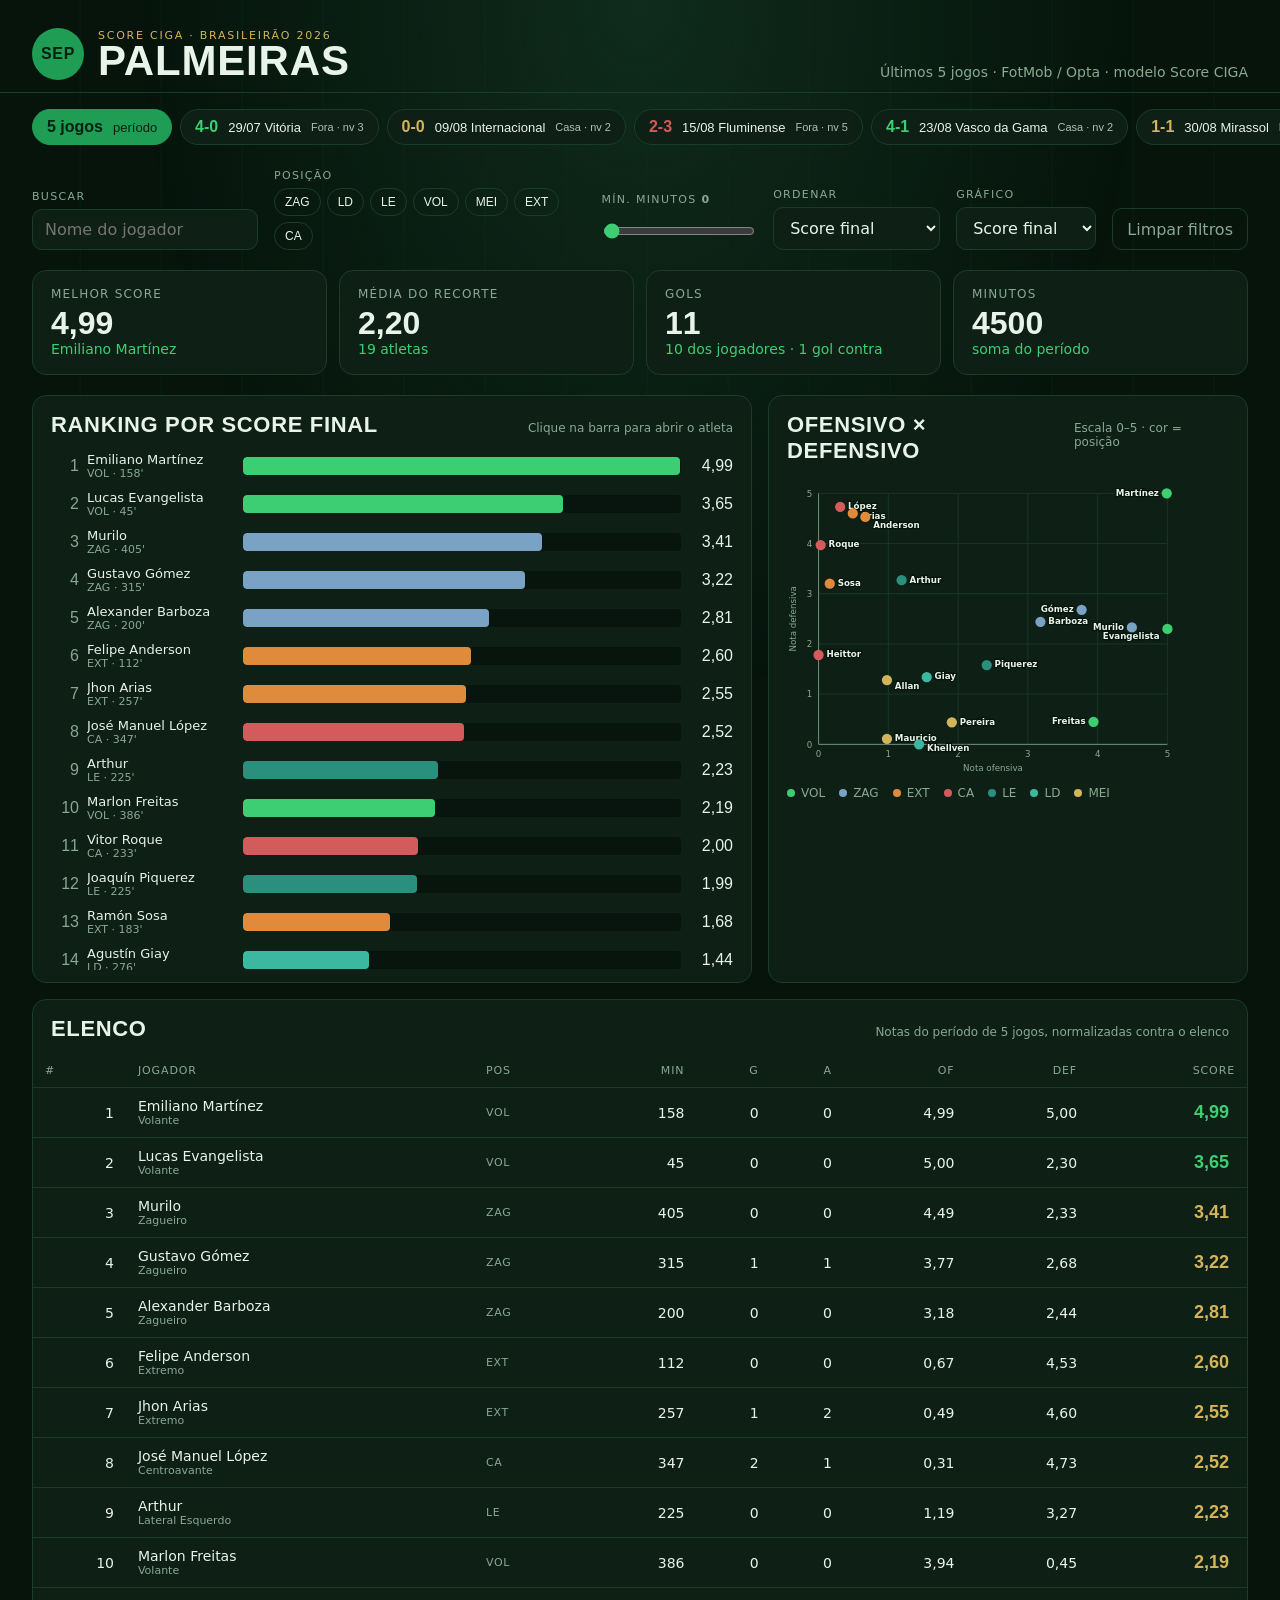
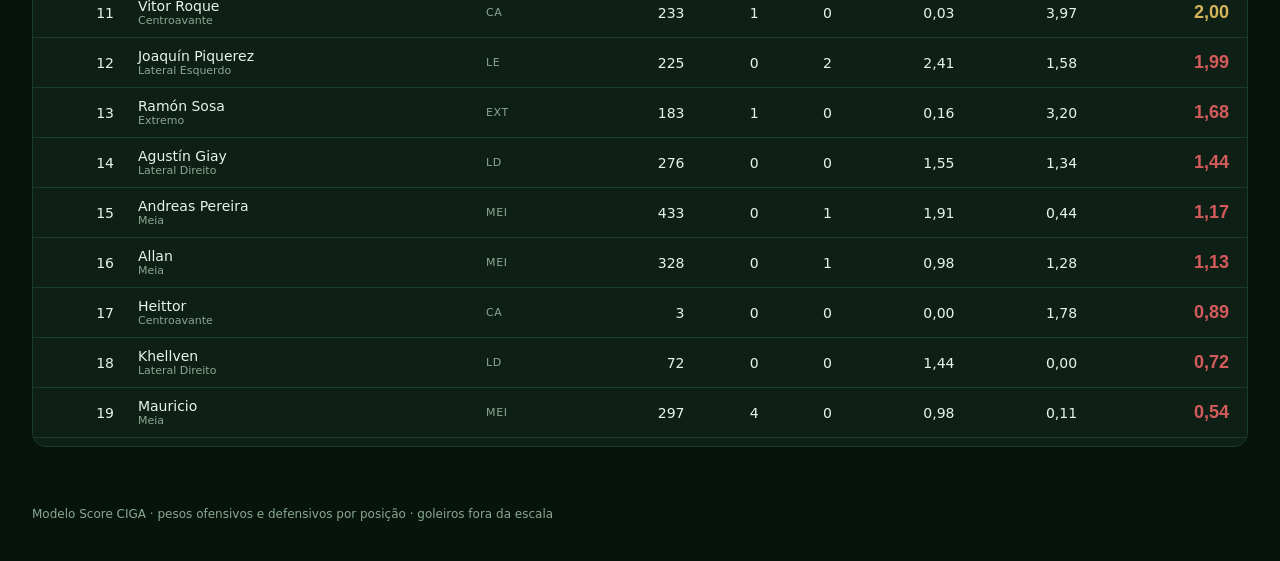
==== commit c56d561a: "Conta gol contra no card de gols ao filtrar por partida. Co-authored-by: Cursor <cursoragent@cursor." ====
--- a/palmeiras_scores.html
+++ b/palmeiras_scores.html
@@ -98,6 +98,9 @@
   gap: 8px;
   overflow-x: auto;
   padding: 16px 32px;
+  position: relative;
+  z-index: 6;
+  -webkit-overflow-scrolling: touch;
 }
 
 .match {
@@ -112,6 +115,8 @@
   display: flex;
   gap: 10px;
   align-items: center;
+  pointer-events: auto;
+  user-select: none;
 }
 
 .match strong { font-family: var(--cond); font-size: 16px; }
@@ -4758,10 +4763,14 @@
 
 function escapeXml(text) {
   return String(text)
-    .replaceAll("&", "&amp;")
-    .replaceAll("<", "&lt;")
-    .replaceAll(">", "&gt;")
-    .replaceAll('"', "&quot;");
+    .replace(/&/g, "&amp;")
+    .replace(/</g, "&lt;")
+    .replace(/>/g, "&gt;")
+    .replace(/"/g, "&quot;");
+}
+
+function dayKey(value) {
+  return String(value || "").slice(0, 10);
 }
 
 function shortName(full, allNames) {
@@ -4784,7 +4793,7 @@
     return DATA.players.map((p) => ({ ...p, origem: "periodo" }));
   }
 
-  const games = DATA.performances.filter((p) => p.data === state.jogo);
+  const games = DATA.performances.filter((p) => dayKey(p.data) === dayKey(state.jogo));
   const ofN = normalize05(games.map((p) => p.scoreOfAjustado));
   const defN = normalize05(games.map((p) => p.scoreDefAjustado));
 
@@ -4821,7 +4830,7 @@
   </button>`;
 
   const items = DATA.jogos.map((j) => {
-    const active = state.jogo === j.id ? "active" : "";
+    const active = dayKey(state.jogo) === dayKey(j.id) ? "active" : "";
     const tag = resultClass(j.resultado);
     return `<button type="button" class="match ${active}" data-jogo="${j.id}" data-result="${tag}">
       <strong>${j.resultado}</strong>
@@ -4840,6 +4849,17 @@
   }).join("");
 }
 
+function golsDoPlacar(resultado) {
+  const n = Number(String(resultado || "").split("-")[0]);
+  return Number.isFinite(n) ? n : 0;
+}
+
+function golsDosJogadoresNoJogo(data) {
+  return DATA.performances
+    .filter((p) => dayKey(p.data) === dayKey(data))
+    .reduce((s, p) => s + (p.Golos || 0), 0);
+}
+
 function renderKpis(rows) {
   if (!rows.length) {
     els.kpis.innerHTML = `<div class="kpi"><p>Sem atletas</p><strong>0</strong></div>`;
@@ -4847,13 +4867,36 @@
   }
   const best = [...rows].sort((a, b) => b.scoreFinal - a.scoreFinal)[0];
   const avg = rows.reduce((s, r) => s + r.scoreFinal, 0) / rows.length;
-  const gols = rows.reduce((s, r) => s + (r.Golos || 0), 0);
+  const golsJogadores = rows.reduce((s, r) => s + (r.Golos || 0), 0);
+  const assistencias = rows.reduce((s, r) => s + (r.Assistências || 0), 0);
   const mins = rows.reduce((s, r) => s + r.minutos, 0);
+
+  let gols = golsJogadores;
+  let golsSub = `${fmtInt(assistencias)} assistências`;
+
+  if (state.jogo !== "all") {
+    const jogo = DATA.jogos.find((j) => dayKey(j.id) === dayKey(state.jogo));
+    if (jogo) {
+      gols = golsDoPlacar(jogo.resultado);
+      const marcados = golsDosJogadoresNoJogo(jogo.id);
+      const contra = gols - marcados;
+      golsSub = contra > 0
+        ? `${fmtInt(marcados)} dos jogadores · ${fmtInt(contra)} gol contra`
+        : `${fmtInt(assistencias)} assistências`;
+    }
+  } else if (!state.posicoes.size && !state.search.trim()) {
+    const placar = DATA.jogos.reduce((s, j) => s + golsDoPlacar(j.resultado), 0);
+    const contra = placar - golsJogadores;
+    if (contra > 0) {
+      gols = placar;
+      golsSub = `${fmtInt(golsJogadores)} dos jogadores · ${fmtInt(contra)} gol contra`;
+    }
+  }
 
   els.kpis.innerHTML = `
     <div class="kpi"><p>Melhor score</p><strong>${fmt(best.scoreFinal)}</strong><em>${best.jogador}</em></div>
     <div class="kpi"><p>Média do recorte</p><strong>${fmt(avg)}</strong><em>${rows.length} atletas</em></div>
-    <div class="kpi"><p>Gols</p><strong>${fmtInt(gols)}</strong><em>${fmtInt(rows.reduce((s, r) => s + (r.Assistências || 0), 0))} assistências</em></div>
+    <div class="kpi"><p>Gols</p><strong>${fmtInt(gols)}</strong><em>${golsSub}</em></div>
     <div class="kpi"><p>Minutos</p><strong>${fmtInt(mins)}</strong><em>${state.jogo === "all" ? "soma do período" : "neste jogo"}</em></div>
   `;
 }
@@ -5045,6 +5088,24 @@
   els.drawer.hidden = true;
 }
 
+function setMinutos(value) {
+  state.minMinutos = Number(value) || 0;
+  els.minRange.value = String(state.minMinutos);
+  els.minLabel.textContent = String(state.minMinutos);
+}
+
+function applyJogo(id) {
+  state.jogo = id || "all";
+  if (state.jogo !== "all" && state.minMinutos > 90) {
+    setMinutos(0);
+  }
+  const rows = filteredRows();
+  if (!rows.length && state.minMinutos > 0) {
+    setMinutos(0);
+  }
+  render();
+}
+
 function render() {
   els.metaLine.textContent = `${DATA.meta.janela} · ${DATA.meta.fonte}`;
   renderMatches();
@@ -5063,8 +5124,7 @@
   });
 
   els.minRange.addEventListener("input", (e) => {
-    state.minMinutos = Number(e.target.value);
-    els.minLabel.textContent = String(state.minMinutos);
+    setMinutos(e.target.value);
     render();
   });
 
@@ -5082,37 +5142,38 @@
     state.search = "";
     state.posicoes.clear();
     state.jogo = "all";
-    state.minMinutos = 0;
+    setMinutos(0);
     state.sort = "scoreFinal";
     state.metric = "scoreFinal";
     els.searchInput.value = "";
-    els.minRange.value = "0";
-    els.minLabel.textContent = "0";
     els.sortSelect.value = "scoreFinal";
     els.metricSelect.value = "scoreFinal";
     closeDrawer();
     render();
   });
 
-  els.matchStrip.addEventListener("click", (e) => {
-    const btn = e.target.closest("[data-jogo]");
-    if (!btn) return;
-    state.jogo = btn.dataset.jogo;
-    render();
-  });
-
-  els.posChips.addEventListener("click", (e) => {
-    const btn = e.target.closest("[data-pos]");
-    if (!btn) return;
-    const pos = btn.dataset.pos;
-    if (state.posicoes.has(pos)) state.posicoes.delete(pos);
-    else state.posicoes.add(pos);
-    render();
-  });
-
-  document.body.addEventListener("click", (e) => {
+  document.addEventListener("click", (e) => {
+    const matchBtn = e.target.closest("[data-jogo]");
+    if (matchBtn && els.matchStrip.contains(matchBtn)) {
+      e.preventDefault();
+      e.stopPropagation();
+      applyJogo(matchBtn.getAttribute("data-jogo"));
+      return;
+    }
+
+    const posBtn = e.target.closest("[data-pos]");
+    if (posBtn && els.posChips.contains(posBtn)) {
+      e.preventDefault();
+      const pos = posBtn.getAttribute("data-pos");
+      if (state.posicoes.has(pos)) state.posicoes.delete(pos);
+      else state.posicoes.add(pos);
+      render();
+      return;
+    }
+
+    if (e.target.closest("[data-close]")) return;
     const hit = e.target.closest("[data-player]");
-    if (hit) openDrawer(hit.dataset.player);
+    if (hit) openDrawer(hit.getAttribute("data-player"));
   });
 
   els.drawer.addEventListener("click", (e) => {
